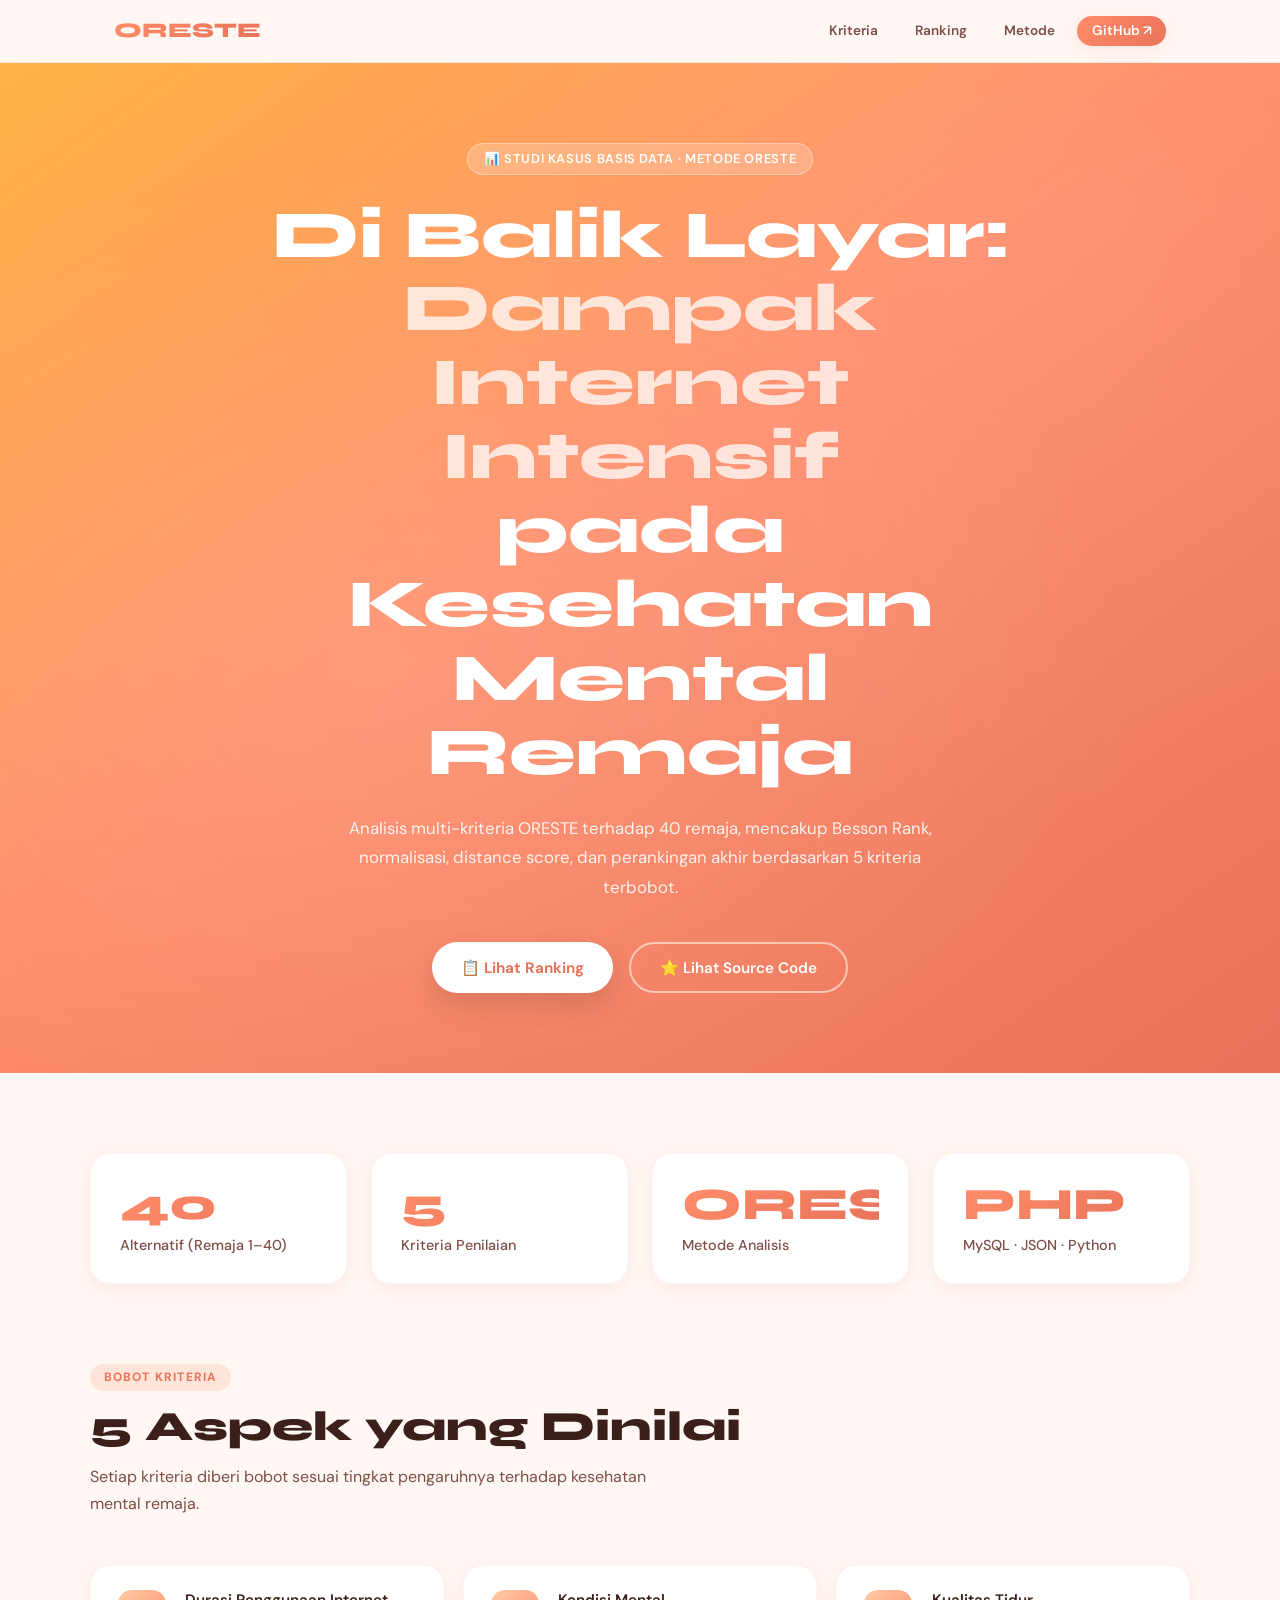
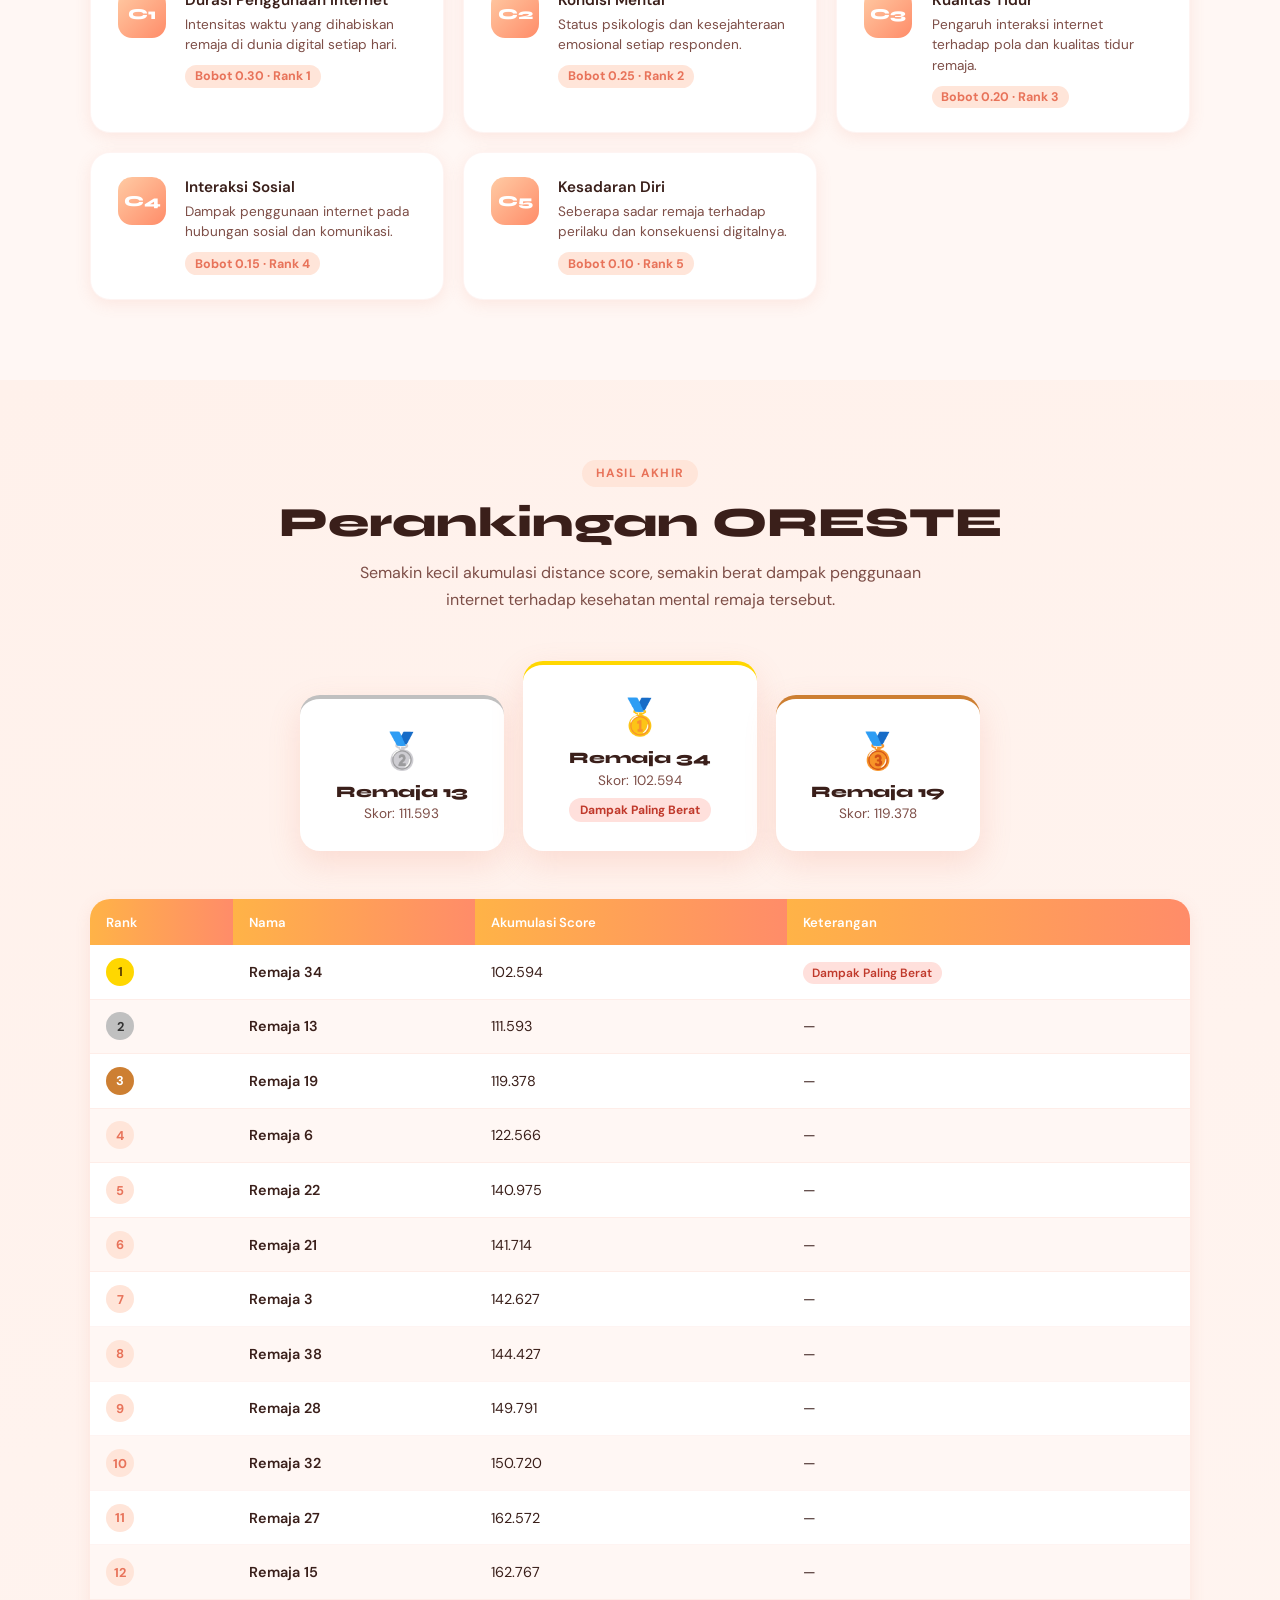
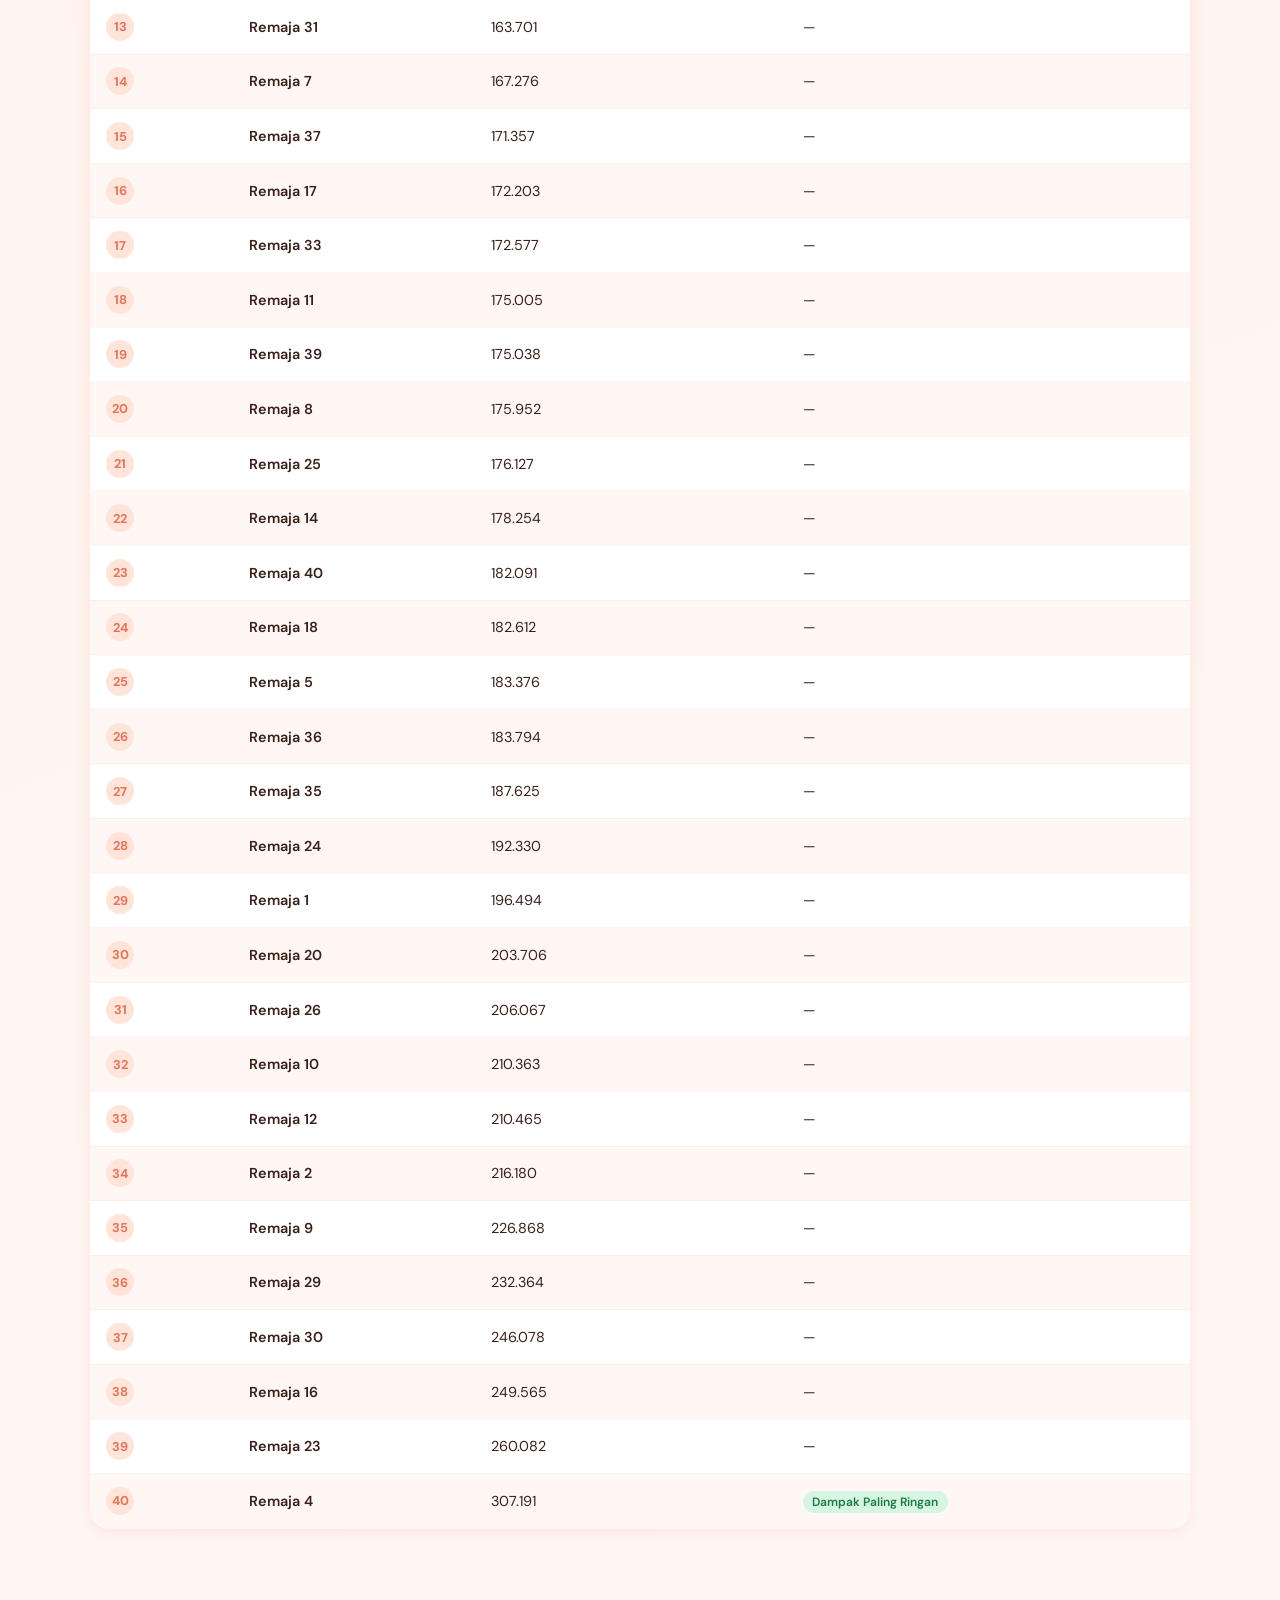
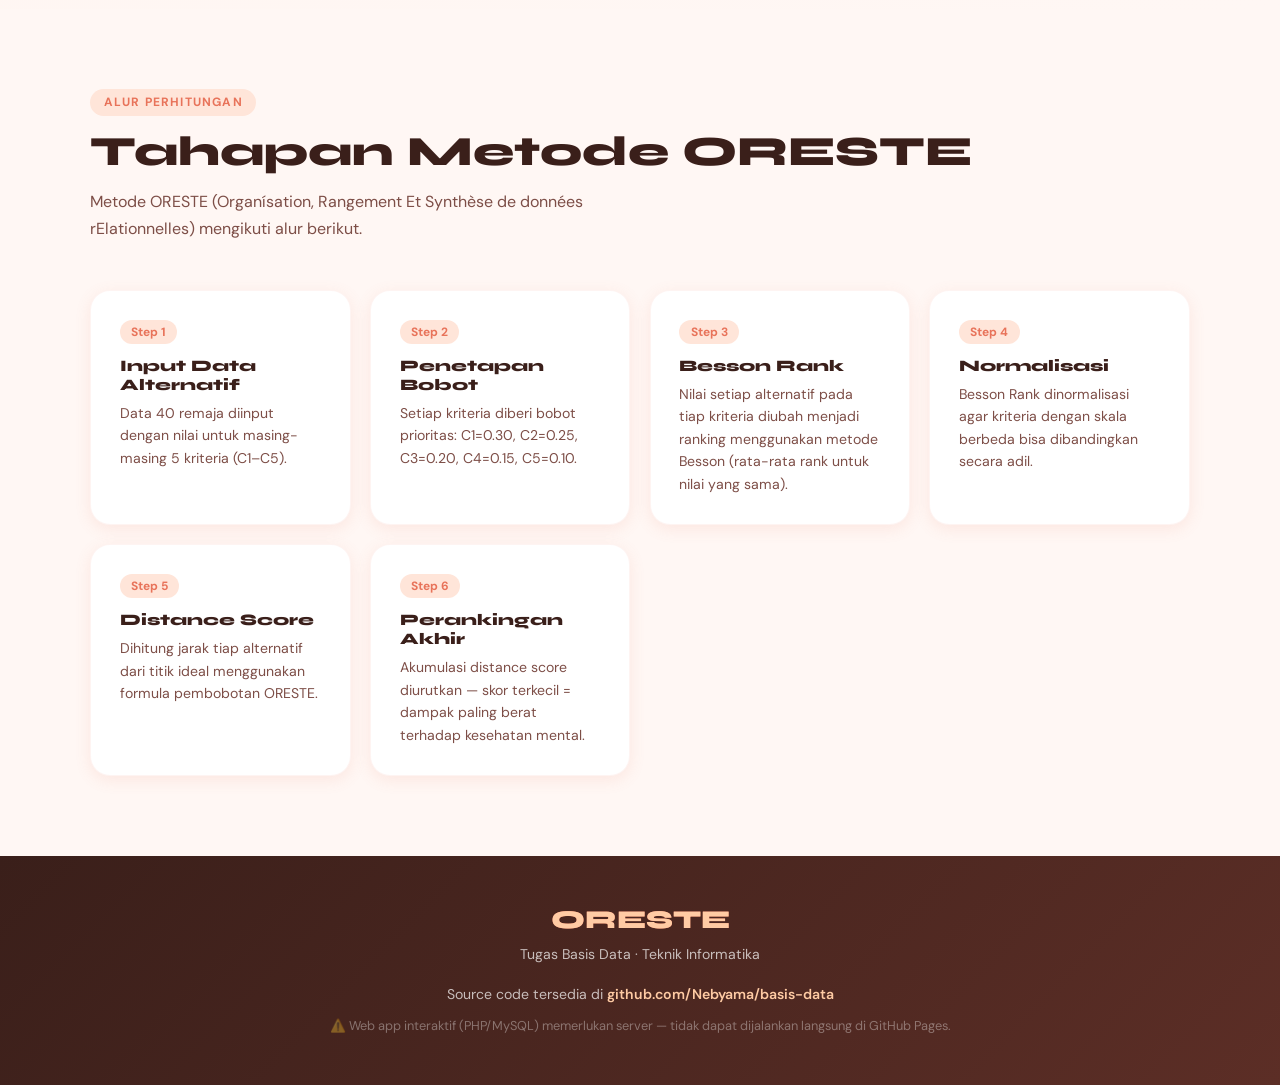
==== index.html @ ad979cd6 "Add files via upload" ====
<!DOCTYPE html>
<html lang="id">
<head>
  <meta charset="UTF-8" />
  <meta name="viewport" content="width=device-width, initial-scale=1.0" />
  <title>ORESTE — Dampak Internet pada Kesehatan Mental Remaja</title>
  <link rel="preconnect" href="https://fonts.googleapis.com" />
  <link href="https://fonts.googleapis.com/css2?family=Syne:wght@700;800&family=DM+Sans:wght@400;500;600&display=swap" rel="stylesheet" />
  <style>
    :root {
      --peach-light: #FFE5D9;
      --peach-medium: #FFCBA4;
      --peach-dark: #FF8C69;
      --peach-deep: #E8735A;
      --bg: #FFF7F4;
      --white: #FFFFFF;
      --text-dark: #3A1F1A;
      --text-mid: #7D4E47;
      --text-soft: #B07A6E;
      --shadow-sm: 0 4px 16px rgba(232,115,90,0.12);
      --shadow-md: 0 12px 32px rgba(232,115,90,0.18);
      --shadow-lg: 0 24px 56px rgba(232,115,90,0.22);
      --radius: 20px;
    }

    *, *::before, *::after { box-sizing: border-box; margin: 0; padding: 0; }

    body {
      font-family: 'DM Sans', sans-serif;
      background: var(--bg);
      color: var(--text-dark);
      overflow-x: hidden;
    }

    a { text-decoration: none; color: inherit; }

    /* ── NAVBAR ── */
    nav {
      position: sticky; top: 0; z-index: 100;
      background: rgba(255,247,244,0.85);
      backdrop-filter: blur(16px);
      border-bottom: 1px solid rgba(232,115,90,0.12);
      padding: 1rem 0;
    }
    .nav-inner {
      max-width: 1100px; margin: 0 auto; padding: 0 1.5rem;
      display: flex; align-items: center; justify-content: space-between; gap: 1rem;
    }
    .brand {
      font-family: 'Syne', sans-serif;
      font-size: 1.3rem; font-weight: 800;
      background: linear-gradient(135deg, var(--peach-dark), var(--peach-deep));
      -webkit-background-clip: text; -webkit-text-fill-color: transparent;
    }
    .nav-links { display: flex; gap: 0.5rem; flex-wrap: wrap; }
    .nav-link {
      font-size: 0.85rem; font-weight: 600; color: var(--text-mid);
      padding: 0.4rem 0.9rem; border-radius: 999px;
      transition: background 0.2s, color 0.2s;
    }
    .nav-link:hover { background: var(--peach-light); color: var(--peach-deep); }
    .nav-btn {
      background: linear-gradient(135deg, var(--peach-dark), var(--peach-deep));
      color: var(--white) !important; box-shadow: var(--shadow-sm);
    }
    .nav-btn:hover { opacity: 0.9; background: linear-gradient(135deg, var(--peach-dark), var(--peach-deep)) !important; }

    /* ── HERO ── */
    .hero {
      min-height: 92vh;
      background: linear-gradient(145deg, #FFB347 0%, #FF8C69 45%, #E8735A 100%);
      display: flex; align-items: center; justify-content: center;
      text-align: center; padding: 5rem 1.5rem;
      position: relative; overflow: hidden;
    }
    .hero::before {
      content: '';
      position: absolute; inset: 0;
      background: radial-gradient(ellipse at 30% 60%, rgba(255,255,255,0.12) 0%, transparent 60%),
                  radial-gradient(ellipse at 75% 20%, rgba(255,255,255,0.08) 0%, transparent 50%);
    }
    .hero-badge {
      display: inline-flex; align-items: center; gap: 0.5rem;
      background: rgba(255,255,255,0.2); border: 1px solid rgba(255,255,255,0.35);
      padding: 0.4rem 1rem; border-radius: 999px;
      color: var(--white); font-size: 0.8rem; font-weight: 600;
      margin-bottom: 1.5rem; letter-spacing: 0.05em; text-transform: uppercase;
    }
    .hero h1 {
      font-family: 'Syne', sans-serif;
      font-size: clamp(2.2rem, 5.5vw, 4.2rem);
      font-weight: 800; line-height: 1.1;
      color: var(--white); max-width: 820px; margin: 0 auto;
    }
    .hero h1 em { font-style: normal; opacity: 0.75; }
    .hero p {
      max-width: 600px; margin: 1.5rem auto 2.5rem;
      color: rgba(255,255,255,0.88); font-size: 1.05rem; line-height: 1.75;
    }
    .hero-actions { display: flex; gap: 1rem; justify-content: center; flex-wrap: wrap; }
    .btn-primary {
      display: inline-flex; align-items: center; gap: 0.5rem;
      padding: 0.85rem 1.8rem; border-radius: 999px;
      background: var(--white); color: var(--peach-deep);
      font-weight: 700; font-size: 0.95rem;
      box-shadow: 0 12px 28px rgba(0,0,0,0.12);
      transition: transform 0.2s, box-shadow 0.2s;
    }
    .btn-primary:hover { transform: translateY(-2px); box-shadow: 0 18px 36px rgba(0,0,0,0.16); }
    .btn-outline {
      display: inline-flex; align-items: center; gap: 0.5rem;
      padding: 0.85rem 1.8rem; border-radius: 999px;
      border: 2px solid rgba(255,255,255,0.55);
      color: var(--white); font-weight: 600; font-size: 0.95rem;
      transition: background 0.2s, border-color 0.2s;
    }
    .btn-outline:hover { background: rgba(255,255,255,0.15); border-color: rgba(255,255,255,0.8); }

    /* ── SECTION ── */
    .section { padding: 5rem 1.5rem; }
    .container { max-width: 1100px; margin: 0 auto; }
    .section-label {
      display: inline-block;
      font-size: 0.75rem; font-weight: 700; letter-spacing: 0.1em;
      text-transform: uppercase; color: var(--peach-deep);
      background: var(--peach-light); padding: 0.35rem 0.85rem; border-radius: 999px;
      margin-bottom: 0.75rem;
    }
    .section-title {
      font-family: 'Syne', sans-serif;
      font-size: clamp(1.8rem, 3.5vw, 2.6rem); font-weight: 800;
      color: var(--text-dark); line-height: 1.15;
    }
    .section-sub {
      margin-top: 0.75rem; color: var(--text-mid);
      font-size: 1rem; line-height: 1.7; max-width: 580px;
    }
    .section-head { margin-bottom: 3rem; }
    .section-head.center { text-align: center; }
    .section-head.center .section-sub { margin: 0.75rem auto 0; }

    /* ── STATS ── */
    .stats-grid {
      display: grid; grid-template-columns: repeat(auto-fit, minmax(200px, 1fr)); gap: 1.5rem;
      margin-bottom: 5rem;
    }
    .stat-card {
      background: var(--white); border-radius: var(--radius);
      padding: 1.8rem; box-shadow: var(--shadow-sm);
      border: 1px solid rgba(232,115,90,0.08);
      transition: transform 0.25s, box-shadow 0.25s;
    }
    .stat-card:hover { transform: translateY(-4px); box-shadow: var(--shadow-md); }
    .stat-num {
      font-family: 'Syne', sans-serif;
      font-size: 2.8rem; font-weight: 800;
      background: linear-gradient(135deg, var(--peach-dark), var(--peach-deep));
      -webkit-background-clip: text; -webkit-text-fill-color: transparent;
      line-height: 1;
    }
    .stat-label { margin-top: 0.5rem; color: var(--text-mid); font-size: 0.9rem; font-weight: 500; }

    /* ── CRITERIA ── */
    .criteria-grid {
      display: grid; grid-template-columns: repeat(auto-fit, minmax(280px, 1fr)); gap: 1.2rem;
    }
    .criteria-card {
      background: var(--white); border-radius: var(--radius);
      padding: 1.5rem 1.7rem; box-shadow: var(--shadow-sm);
      border: 1px solid rgba(232,115,90,0.08);
      display: flex; gap: 1.2rem; align-items: flex-start;
      transition: transform 0.25s, box-shadow 0.25s;
    }
    .criteria-card:hover { transform: translateY(-3px); box-shadow: var(--shadow-md); }
    .criteria-tag {
      flex-shrink: 0; width: 48px; height: 48px;
      background: linear-gradient(135deg, var(--peach-medium), var(--peach-dark));
      border-radius: 14px; display: grid; place-items: center;
      font-family: 'Syne', sans-serif; font-weight: 800; font-size: 0.95rem; color: var(--white);
    }
    .criteria-name { font-weight: 600; font-size: 0.95rem; color: var(--text-dark); }
    .criteria-desc { font-size: 0.85rem; color: var(--text-mid); margin-top: 0.3rem; line-height: 1.5; }
    .criteria-weight {
      display: inline-block; margin-top: 0.6rem;
      font-size: 0.78rem; font-weight: 700; color: var(--peach-deep);
      background: var(--peach-light); padding: 0.2rem 0.6rem; border-radius: 999px;
    }

    /* ── PODIUM ── */
    .podium-section { background: linear-gradient(160deg, #FFF1EB 0%, var(--bg) 100%); }
    .podium-wrap {
      display: grid; grid-template-columns: 1fr 1.15fr 1fr;
      gap: 1.2rem; align-items: end; max-width: 680px; margin: 0 auto 3rem;
    }
    .podium-card {
      background: var(--white); border-radius: var(--radius);
      padding: 1.8rem 1.2rem; text-align: center;
      box-shadow: var(--shadow-md);
      transition: transform 0.25s;
    }
    .podium-card:hover { transform: translateY(-4px); }
    .podium-1 { border-top: 4px solid #FFD700; }
    .podium-2 { border-top: 4px solid #C0C0C0; }
    .podium-3 { border-top: 4px solid #CD7F32; }
    .podium-medal { font-size: 2.2rem; margin-bottom: 0.5rem; }
    .podium-name { font-family: 'Syne', sans-serif; font-weight: 800; font-size: 1rem; }
    .podium-score { color: var(--text-mid); font-size: 0.85rem; margin-top: 0.3rem; }
    .podium-keterangan {
      display: inline-block; margin-top: 0.6rem;
      font-size: 0.75rem; font-weight: 700; padding: 0.25rem 0.7rem; border-radius: 999px;
    }
    .keterangan-berat { background: #FFE0DC; color: #C0392B; }

    /* ── TABLE ── */
    .table-wrap {
      background: var(--white); border-radius: var(--radius);
      box-shadow: var(--shadow-sm); overflow: hidden;
    }
    .table-scroll { overflow-x: auto; }
    table { width: 100%; border-collapse: collapse; font-size: 0.9rem; }
    th {
      background: linear-gradient(90deg, #FFB347, var(--peach-dark));
      color: var(--white); font-weight: 600; font-size: 0.82rem;
      padding: 0.9rem 1rem; text-align: left; white-space: nowrap;
    }
    td { padding: 0.8rem 1rem; border-bottom: 1px solid rgba(232,115,90,0.08); }
    tbody tr:nth-child(even) { background: #FFF7F4; }
    tbody tr:hover { background: rgba(255,140,105,0.06); }
    .rank-badge {
      display: inline-flex; align-items: center; justify-content: center;
      width: 28px; height: 28px; border-radius: 50%;
      font-weight: 700; font-size: 0.8rem;
    }
    .rank-1 { background: #FFD700; color: #5a3e00; }
    .rank-2 { background: #C0C0C0; color: #333; }
    .rank-3 { background: #CD7F32; color: var(--white); }
    .rank-default { background: var(--peach-light); color: var(--peach-deep); }
    .keterangan-badge {
      font-size: 0.75rem; font-weight: 600; padding: 0.2rem 0.6rem; border-radius: 999px;
    }
    .badge-berat { background: #FFE0DC; color: #C0392B; }
    .badge-ringan { background: #D6F5E3; color: #1a7a40; }

    /* ── METHODS ── */
    .methods-grid {
      display: grid; grid-template-columns: repeat(auto-fit, minmax(260px, 1fr)); gap: 1.2rem;
    }
    .method-card {
      background: var(--white); border-radius: var(--radius);
      padding: 1.8rem; box-shadow: var(--shadow-sm);
      border: 1px solid rgba(232,115,90,0.08);
    }
    .method-step {
      font-size: 0.75rem; font-weight: 700; color: var(--peach-deep);
      background: var(--peach-light); display: inline-block;
      padding: 0.25rem 0.7rem; border-radius: 999px; margin-bottom: 0.75rem;
    }
    .method-card h3 { font-family: 'Syne', sans-serif; font-size: 1rem; font-weight: 800; }
    .method-card p { color: var(--text-mid); font-size: 0.88rem; line-height: 1.6; margin-top: 0.5rem; }

    /* ── FOOTER ── */
    footer {
      background: linear-gradient(135deg, #3A1F1A, #5C2E26);
      color: rgba(255,255,255,0.7); padding: 3rem 1.5rem;
      text-align: center;
    }
    footer .brand { font-size: 1.6rem; -webkit-text-fill-color: var(--peach-medium); margin-bottom: 0.5rem; }
    footer p { font-size: 0.88rem; line-height: 1.7; }
    footer a { color: var(--peach-medium); font-weight: 600; }

    /* ── FLOAT SCROLL ── */
    .scroll-up {
      position: fixed; bottom: 2rem; right: 2rem; z-index: 99;
      width: 44px; height: 44px; border-radius: 50%;
      background: linear-gradient(135deg, var(--peach-dark), var(--peach-deep));
      color: var(--white); border: none; cursor: pointer;
      box-shadow: var(--shadow-md); font-size: 1.2rem;
      display: none; align-items: center; justify-content: center;
      transition: transform 0.2s;
    }
    .scroll-up:hover { transform: translateY(-2px); }
    .scroll-up.show { display: flex; }

    /* ── RESPONSIVE ── */
    @media (max-width: 640px) {
      .podium-wrap { grid-template-columns: 1fr; max-width: 320px; }
      .podium-1, .podium-2, .podium-3 { border-top-width: 3px; }
      .nav-links { display: none; }
    }

    /* ── ANIMATIONS ── */
    @keyframes fadeUp {
      from { opacity: 0; transform: translateY(24px); }
      to   { opacity: 1; transform: translateY(0); }
    }
    .hero > * { animation: fadeUp 0.7s ease both; }
    .hero-badge { animation-delay: 0.1s; }
    .hero h1    { animation-delay: 0.25s; }
    .hero p     { animation-delay: 0.4s; }
    .hero-actions { animation-delay: 0.55s; }
  </style>
</head>
<body>

<!-- NAVBAR -->
<nav>
  <div class="nav-inner">
    <span class="brand">ORESTE</span>
    <div class="nav-links">
      <a href="#kriteria" class="nav-link">Kriteria</a>
      <a href="#ranking" class="nav-link">Ranking</a>
      <a href="#metode" class="nav-link">Metode</a>
      <a href="https://github.com/Nebyama/basis-data" target="_blank" class="nav-link nav-btn">GitHub ↗</a>
    </div>
  </div>
</nav>

<!-- HERO -->
<section class="hero">
  <div style="position:relative; z-index:1;">
    <div class="hero-badge">📊 Studi Kasus Basis Data · Metode ORESTE</div>
    <h1>Di Balik Layar:<br/><em>Dampak Internet Intensif</em><br/>pada Kesehatan Mental Remaja</h1>
    <p>Analisis multi-kriteria ORESTE terhadap 40 remaja, mencakup Besson Rank, normalisasi, distance score, dan perankingan akhir berdasarkan 5 kriteria terbobot.</p>
    <div class="hero-actions">
      <a href="#ranking" class="btn-primary">📋 Lihat Ranking</a>
      <a href="https://github.com/Nebyama/basis-data" target="_blank" class="btn-outline">⭐ Lihat Source Code</a>
    </div>
  </div>
</section>

<!-- STATS + KRITERIA -->
<section class="section" id="kriteria">
  <div class="container">

    <div class="stats-grid">
      <div class="stat-card">
        <div class="stat-num">40</div>
        <div class="stat-label">Alternatif (Remaja 1–40)</div>
      </div>
      <div class="stat-card">
        <div class="stat-num">5</div>
        <div class="stat-label">Kriteria Penilaian</div>
      </div>
      <div class="stat-card">
        <div class="stat-num">ORESTE</div>
        <div class="stat-label">Metode Analisis</div>
      </div>
      <div class="stat-card">
        <div class="stat-num">PHP</div>
        <div class="stat-label">MySQL · JSON · Python</div>
      </div>
    </div>

    <div class="section-head">
      <span class="section-label">Bobot Kriteria</span>
      <h2 class="section-title">5 Aspek yang Dinilai</h2>
      <p class="section-sub">Setiap kriteria diberi bobot sesuai tingkat pengaruhnya terhadap kesehatan mental remaja.</p>
    </div>

    <div class="criteria-grid">
      <div class="criteria-card">
        <div class="criteria-tag">C1</div>
        <div>
          <div class="criteria-name">Durasi Penggunaan Internet</div>
          <div class="criteria-desc">Intensitas waktu yang dihabiskan remaja di dunia digital setiap hari.</div>
          <span class="criteria-weight">Bobot 0.30 · Rank 1</span>
        </div>
      </div>
      <div class="criteria-card">
        <div class="criteria-tag">C2</div>
        <div>
          <div class="criteria-name">Kondisi Mental</div>
          <div class="criteria-desc">Status psikologis dan kesejahteraan emosional setiap responden.</div>
          <span class="criteria-weight">Bobot 0.25 · Rank 2</span>
        </div>
      </div>
      <div class="criteria-card">
        <div class="criteria-tag">C3</div>
        <div>
          <div class="criteria-name">Kualitas Tidur</div>
          <div class="criteria-desc">Pengaruh interaksi internet terhadap pola dan kualitas tidur remaja.</div>
          <span class="criteria-weight">Bobot 0.20 · Rank 3</span>
        </div>
      </div>
      <div class="criteria-card">
        <div class="criteria-tag">C4</div>
        <div>
          <div class="criteria-name">Interaksi Sosial</div>
          <div class="criteria-desc">Dampak penggunaan internet pada hubungan sosial dan komunikasi.</div>
          <span class="criteria-weight">Bobot 0.15 · Rank 4</span>
        </div>
      </div>
      <div class="criteria-card">
        <div class="criteria-tag">C5</div>
        <div>
          <div class="criteria-name">Kesadaran Diri</div>
          <div class="criteria-desc">Seberapa sadar remaja terhadap perilaku dan konsekuensi digitalnya.</div>
          <span class="criteria-weight">Bobot 0.10 · Rank 5</span>
        </div>
      </div>
    </div>
  </div>
</section>

<!-- PODIUM + RANKING -->
<section class="section podium-section" id="ranking">
  <div class="container">
    <div class="section-head center">
      <span class="section-label">Hasil Akhir</span>
      <h2 class="section-title">Perankingan ORESTE</h2>
      <p class="section-sub">Semakin kecil akumulasi distance score, semakin berat dampak penggunaan internet terhadap kesehatan mental remaja tersebut.</p>
    </div>

    <!-- PODIUM TOP 3 -->
    <div class="podium-wrap">
      <!-- Rank 2 -->
      <div class="podium-card podium-2">
        <div class="podium-medal">🥈</div>
        <div class="podium-name">Remaja 13</div>
        <div class="podium-score">Skor: 111.593</div>
      </div>
      <!-- Rank 1 -->
      <div class="podium-card podium-1">
        <div class="podium-medal">🥇</div>
        <div class="podium-name">Remaja 34</div>
        <div class="podium-score">Skor: 102.594</div>
        <div><span class="podium-keterangan keterangan-berat">Dampak Paling Berat</span></div>
      </div>
      <!-- Rank 3 -->
      <div class="podium-card podium-3">
        <div class="podium-medal">🥉</div>
        <div class="podium-name">Remaja 19</div>
        <div class="podium-score">Skor: 119.378</div>
      </div>
    </div>

    <!-- FULL TABLE -->
    <div class="table-wrap">
      <div class="table-scroll">
        <table>
          <thead>
            <tr>
              <th>Rank</th>
              <th>Nama</th>
              <th>Akumulasi Score</th>
              <th>Keterangan</th>
            </tr>
          </thead>
          <tbody id="rankingTable"></tbody>
        </table>
      </div>
    </div>

  </div>
</section>

<!-- METODE -->
<section class="section" id="metode">
  <div class="container">
    <div class="section-head">
      <span class="section-label">Alur Perhitungan</span>
      <h2 class="section-title">Tahapan Metode ORESTE</h2>
      <p class="section-sub">Metode ORESTE (Organísation, Rangement Et Synthèse de données rElationnelles) mengikuti alur berikut.</p>
    </div>
    <div class="methods-grid">
      <div class="method-card">
        <span class="method-step">Step 1</span>
        <h3>Input Data Alternatif</h3>
        <p>Data 40 remaja diinput dengan nilai untuk masing-masing 5 kriteria (C1–C5).</p>
      </div>
      <div class="method-card">
        <span class="method-step">Step 2</span>
        <h3>Penetapan Bobot</h3>
        <p>Setiap kriteria diberi bobot prioritas: C1=0.30, C2=0.25, C3=0.20, C4=0.15, C5=0.10.</p>
      </div>
      <div class="method-card">
        <span class="method-step">Step 3</span>
        <h3>Besson Rank</h3>
        <p>Nilai setiap alternatif pada tiap kriteria diubah menjadi ranking menggunakan metode Besson (rata-rata rank untuk nilai yang sama).</p>
      </div>
      <div class="method-card">
        <span class="method-step">Step 4</span>
        <h3>Normalisasi</h3>
        <p>Besson Rank dinormalisasi agar kriteria dengan skala berbeda bisa dibandingkan secara adil.</p>
      </div>
      <div class="method-card">
        <span class="method-step">Step 5</span>
        <h3>Distance Score</h3>
        <p>Dihitung jarak tiap alternatif dari titik ideal menggunakan formula pembobotan ORESTE.</p>
      </div>
      <div class="method-card">
        <span class="method-step">Step 6</span>
        <h3>Perankingan Akhir</h3>
        <p>Akumulasi distance score diurutkan — skor terkecil = dampak paling berat terhadap kesehatan mental.</p>
      </div>
    </div>
  </div>
</section>

<!-- FOOTER -->
<footer>
  <div class="brand">ORESTE</div>
  <p style="margin-top:0.5rem;">Tugas Basis Data · Teknik Informatika</p>
  <p style="margin-top:1rem;">
    Source code tersedia di
    <a href="https://github.com/Nebyama/basis-data" target="_blank">github.com/Nebyama/basis-data</a>
  </p>
  <p style="margin-top:0.5rem; font-size:0.8rem; opacity:0.5;">
    ⚠️ Web app interaktif (PHP/MySQL) memerlukan server — tidak dapat dijalankan langsung di GitHub Pages.
  </p>
</footer>

<!-- SCROLL UP -->
<button class="scroll-up" id="scrollUp" onclick="window.scrollTo({top:0,behavior:'smooth'})">↑</button>

<script>
  // Ranking data
  const rankings = [
    {r:1,  name:'Remaja 34', score:102.594, ket:'Dampak Paling Berat'},
    {r:2,  name:'Remaja 13', score:111.593, ket:null},
    {r:3,  name:'Remaja 19', score:119.378, ket:null},
    {r:4,  name:'Remaja 6',  score:122.566, ket:null},
    {r:5,  name:'Remaja 22', score:140.975, ket:null},
    {r:6,  name:'Remaja 21', score:141.714, ket:null},
    {r:7,  name:'Remaja 3',  score:142.627, ket:null},
    {r:8,  name:'Remaja 38', score:144.427, ket:null},
    {r:9,  name:'Remaja 28', score:149.791, ket:null},
    {r:10, name:'Remaja 32', score:150.720, ket:null},
    {r:11, name:'Remaja 27', score:162.572, ket:null},
    {r:12, name:'Remaja 15', score:162.767, ket:null},
    {r:13, name:'Remaja 31', score:163.701, ket:null},
    {r:14, name:'Remaja 7',  score:167.276, ket:null},
    {r:15, name:'Remaja 37', score:171.357, ket:null},
    {r:16, name:'Remaja 17', score:172.203, ket:null},
    {r:17, name:'Remaja 33', score:172.577, ket:null},
    {r:18, name:'Remaja 11', score:175.005, ket:null},
    {r:19, name:'Remaja 39', score:175.038, ket:null},
    {r:20, name:'Remaja 8',  score:175.952, ket:null},
    {r:21, name:'Remaja 25', score:176.127, ket:null},
    {r:22, name:'Remaja 14', score:178.254, ket:null},
    {r:23, name:'Remaja 40', score:182.091, ket:null},
    {r:24, name:'Remaja 18', score:182.612, ket:null},
    {r:25, name:'Remaja 5',  score:183.376, ket:null},
    {r:26, name:'Remaja 36', score:183.794, ket:null},
    {r:27, name:'Remaja 35', score:187.625, ket:null},
    {r:28, name:'Remaja 24', score:192.330, ket:null},
    {r:29, name:'Remaja 1',  score:196.494, ket:null},
    {r:30, name:'Remaja 20', score:203.706, ket:null},
    {r:31, name:'Remaja 26', score:206.067, ket:null},
    {r:32, name:'Remaja 10', score:210.363, ket:null},
    {r:33, name:'Remaja 12', score:210.465, ket:null},
    {r:34, name:'Remaja 2',  score:216.180, ket:null},
    {r:35, name:'Remaja 9',  score:226.868, ket:null},
    {r:36, name:'Remaja 29', score:232.364, ket:null},
    {r:37, name:'Remaja 30', score:246.078, ket:null},
    {r:38, name:'Remaja 16', score:249.565, ket:null},
    {r:39, name:'Remaja 23', score:260.082, ket:null},
    {r:40, name:'Remaja 4',  score:307.191, ket:'Dampak Paling Ringan'},
  ];

  const tbody = document.getElementById('rankingTable');
  rankings.forEach(({r, name, score, ket}) => {
    let rankBadge = '';
    if (r === 1) rankBadge = `<span class="rank-badge rank-1">1</span>`;
    else if (r === 2) rankBadge = `<span class="rank-badge rank-2">2</span>`;
    else if (r === 3) rankBadge = `<span class="rank-badge rank-3">3</span>`;
    else rankBadge = `<span class="rank-badge rank-default">${r}</span>`;

    let ketHtml = '—';
    if (ket === 'Dampak Paling Berat') ketHtml = `<span class="keterangan-badge badge-berat">Dampak Paling Berat</span>`;
    if (ket === 'Dampak Paling Ringan') ketHtml = `<span class="keterangan-badge badge-ringan">Dampak Paling Ringan</span>`;

    tbody.innerHTML += `
      <tr>
        <td>${rankBadge}</td>
        <td style="font-weight:600;">${name}</td>
        <td style="font-variant-numeric:tabular-nums;">${score.toFixed(3)}</td>
        <td>${ketHtml}</td>
      </tr>`;
  });

  // Scroll up button
  const btn = document.getElementById('scrollUp');
  window.addEventListener('scroll', () => {
    btn.classList.toggle('show', window.scrollY > 400);
  });
</script>
</body>
</html>
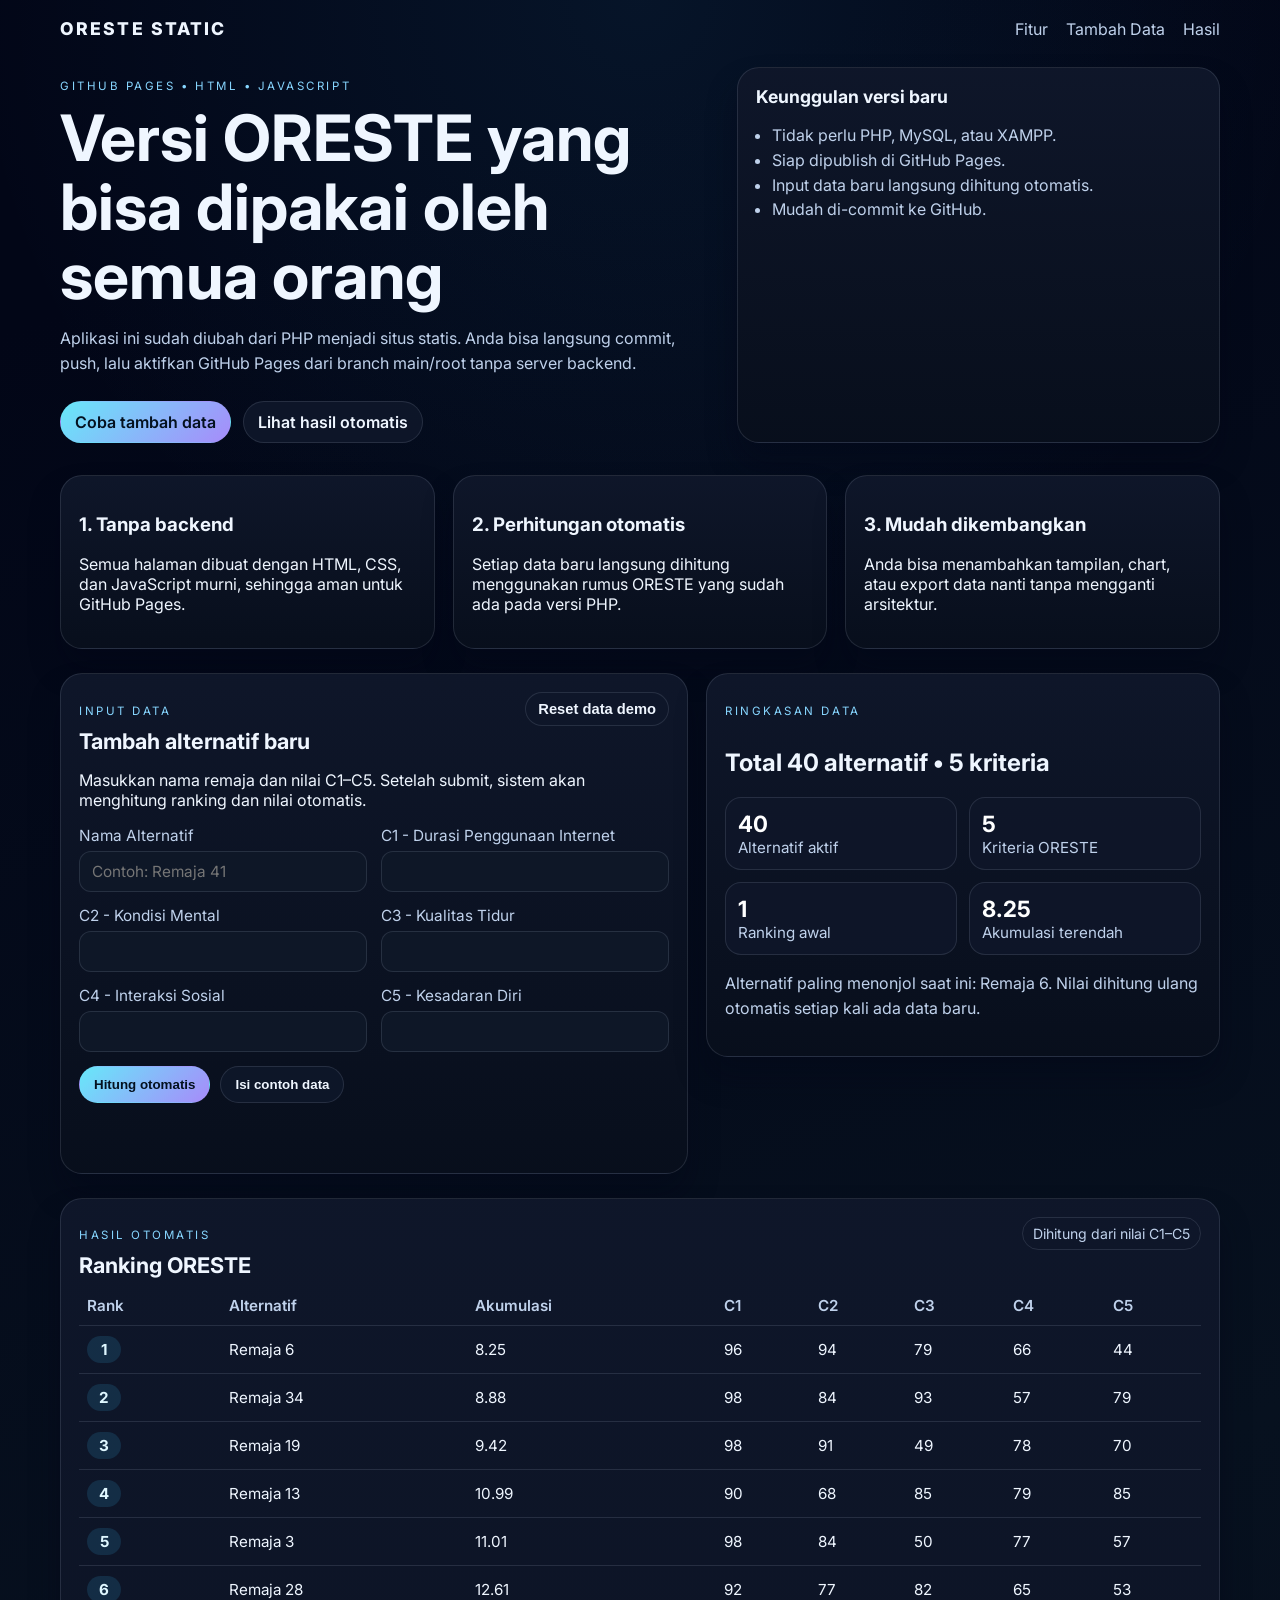
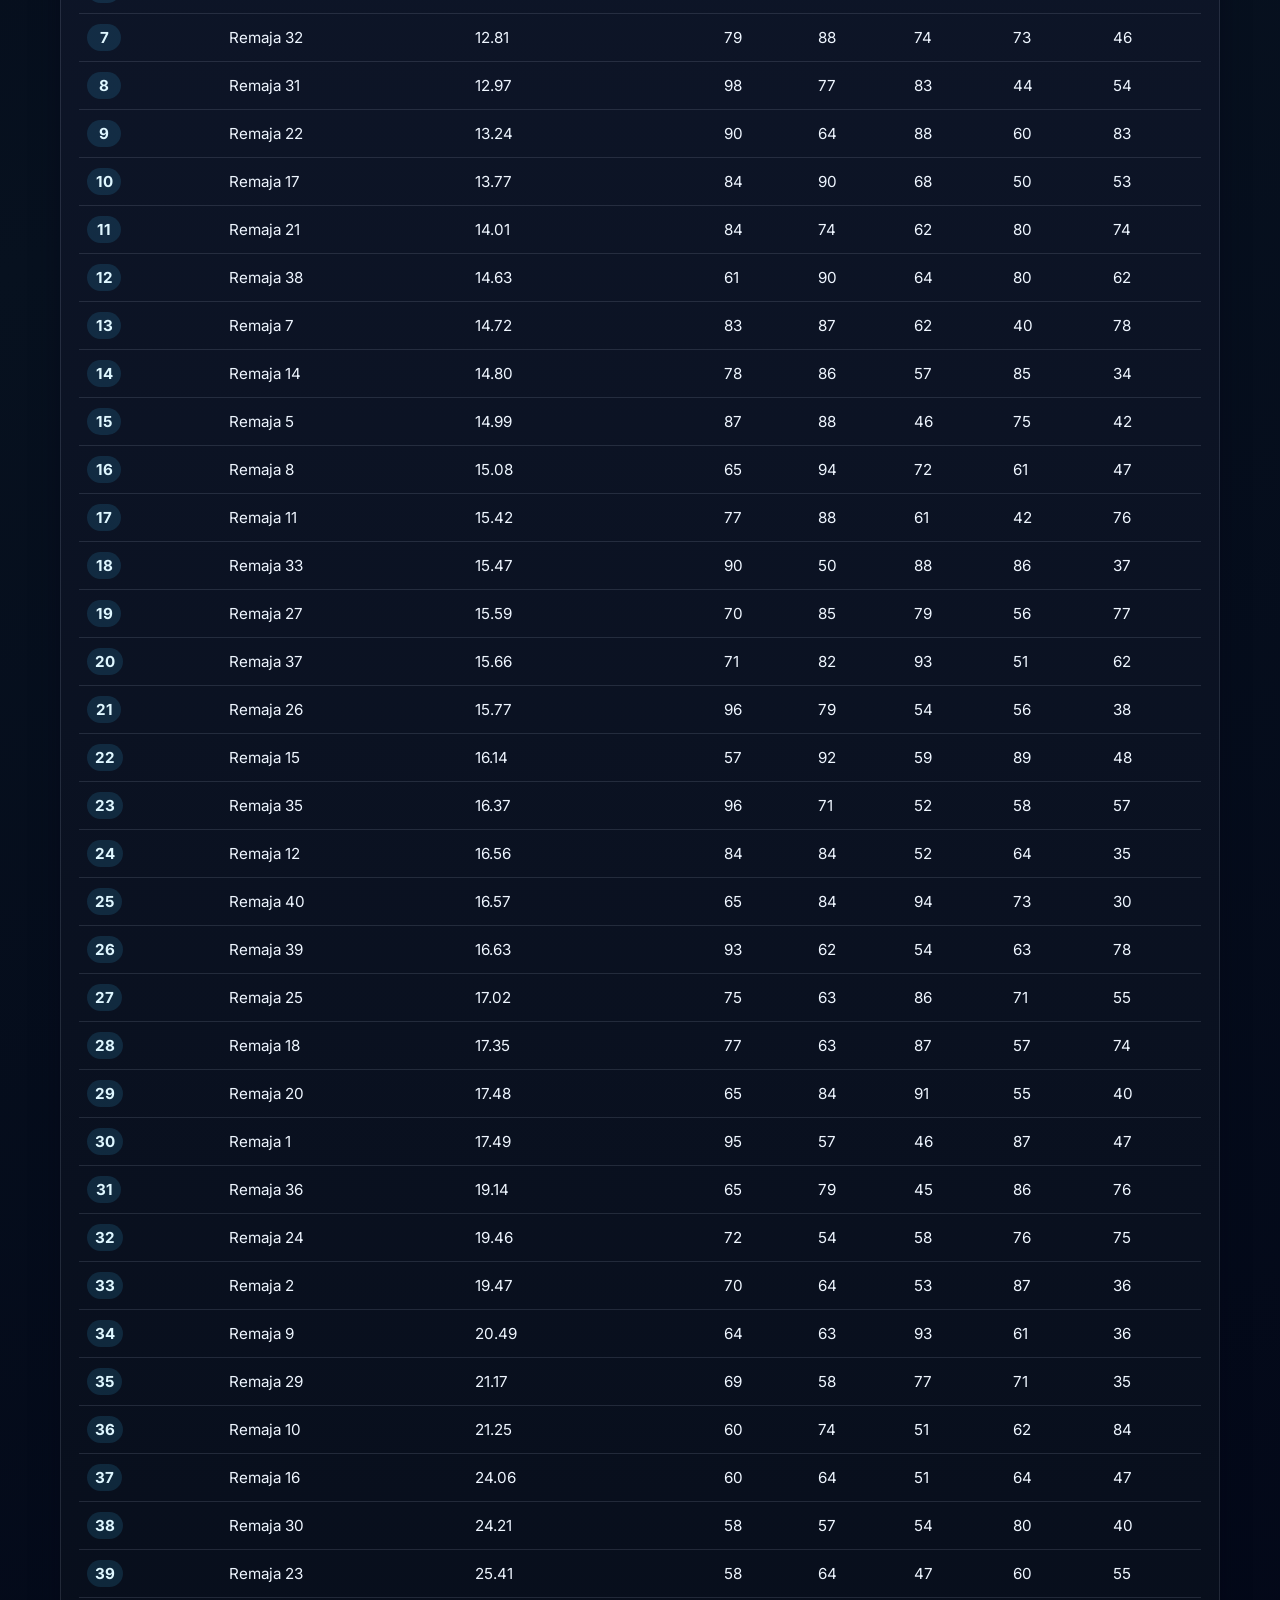
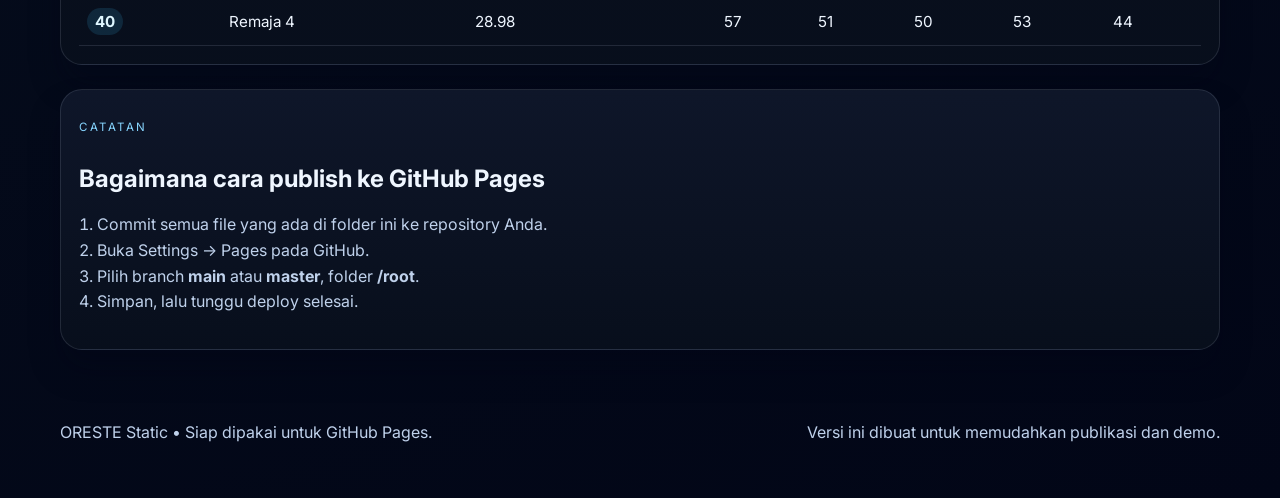
==== commit 013cd142: "LANJUTAN PUBLISH" ====
--- a/index.html
+++ b/index.html
@@ -3,587 +3,154 @@
 <head>
   <meta charset="UTF-8" />
   <meta name="viewport" content="width=device-width, initial-scale=1.0" />
-  <title>ORESTE — Dampak Internet pada Kesehatan Mental Remaja</title>
+  <title>ORESTE GitHub Pages</title>
+  <meta name="description" content="Versi statis ORESTE yang dapat diakses dari GitHub Pages, tanpa PHP atau database." />
   <link rel="preconnect" href="https://fonts.googleapis.com" />
-  <link href="https://fonts.googleapis.com/css2?family=Syne:wght@700;800&family=DM+Sans:wght@400;500;600&display=swap" rel="stylesheet" />
-  <style>
-    :root {
-      --peach-light: #FFE5D9;
-      --peach-medium: #FFCBA4;
-      --peach-dark: #FF8C69;
-      --peach-deep: #E8735A;
-      --bg: #FFF7F4;
-      --white: #FFFFFF;
-      --text-dark: #3A1F1A;
-      --text-mid: #7D4E47;
-      --text-soft: #B07A6E;
-      --shadow-sm: 0 4px 16px rgba(232,115,90,0.12);
-      --shadow-md: 0 12px 32px rgba(232,115,90,0.18);
-      --shadow-lg: 0 24px 56px rgba(232,115,90,0.22);
-      --radius: 20px;
-    }
-
-    *, *::before, *::after { box-sizing: border-box; margin: 0; padding: 0; }
-
-    body {
-      font-family: 'DM Sans', sans-serif;
-      background: var(--bg);
-      color: var(--text-dark);
-      overflow-x: hidden;
-    }
-
-    a { text-decoration: none; color: inherit; }
-
-    /* ── NAVBAR ── */
-    nav {
-      position: sticky; top: 0; z-index: 100;
-      background: rgba(255,247,244,0.85);
-      backdrop-filter: blur(16px);
-      border-bottom: 1px solid rgba(232,115,90,0.12);
-      padding: 1rem 0;
-    }
-    .nav-inner {
-      max-width: 1100px; margin: 0 auto; padding: 0 1.5rem;
-      display: flex; align-items: center; justify-content: space-between; gap: 1rem;
-    }
-    .brand {
-      font-family: 'Syne', sans-serif;
-      font-size: 1.3rem; font-weight: 800;
-      background: linear-gradient(135deg, var(--peach-dark), var(--peach-deep));
-      -webkit-background-clip: text; -webkit-text-fill-color: transparent;
-    }
-    .nav-links { display: flex; gap: 0.5rem; flex-wrap: wrap; }
-    .nav-link {
-      font-size: 0.85rem; font-weight: 600; color: var(--text-mid);
-      padding: 0.4rem 0.9rem; border-radius: 999px;
-      transition: background 0.2s, color 0.2s;
-    }
-    .nav-link:hover { background: var(--peach-light); color: var(--peach-deep); }
-    .nav-btn {
-      background: linear-gradient(135deg, var(--peach-dark), var(--peach-deep));
-      color: var(--white) !important; box-shadow: var(--shadow-sm);
-    }
-    .nav-btn:hover { opacity: 0.9; background: linear-gradient(135deg, var(--peach-dark), var(--peach-deep)) !important; }
-
-    /* ── HERO ── */
-    .hero {
-      min-height: 92vh;
-      background: linear-gradient(145deg, #FFB347 0%, #FF8C69 45%, #E8735A 100%);
-      display: flex; align-items: center; justify-content: center;
-      text-align: center; padding: 5rem 1.5rem;
-      position: relative; overflow: hidden;
-    }
-    .hero::before {
-      content: '';
-      position: absolute; inset: 0;
-      background: radial-gradient(ellipse at 30% 60%, rgba(255,255,255,0.12) 0%, transparent 60%),
-                  radial-gradient(ellipse at 75% 20%, rgba(255,255,255,0.08) 0%, transparent 50%);
-    }
-    .hero-badge {
-      display: inline-flex; align-items: center; gap: 0.5rem;
-      background: rgba(255,255,255,0.2); border: 1px solid rgba(255,255,255,0.35);
-      padding: 0.4rem 1rem; border-radius: 999px;
-      color: var(--white); font-size: 0.8rem; font-weight: 600;
-      margin-bottom: 1.5rem; letter-spacing: 0.05em; text-transform: uppercase;
-    }
-    .hero h1 {
-      font-family: 'Syne', sans-serif;
-      font-size: clamp(2.2rem, 5.5vw, 4.2rem);
-      font-weight: 800; line-height: 1.1;
-      color: var(--white); max-width: 820px; margin: 0 auto;
-    }
-    .hero h1 em { font-style: normal; opacity: 0.75; }
-    .hero p {
-      max-width: 600px; margin: 1.5rem auto 2.5rem;
-      color: rgba(255,255,255,0.88); font-size: 1.05rem; line-height: 1.75;
-    }
-    .hero-actions { display: flex; gap: 1rem; justify-content: center; flex-wrap: wrap; }
-    .btn-primary {
-      display: inline-flex; align-items: center; gap: 0.5rem;
-      padding: 0.85rem 1.8rem; border-radius: 999px;
-      background: var(--white); color: var(--peach-deep);
-      font-weight: 700; font-size: 0.95rem;
-      box-shadow: 0 12px 28px rgba(0,0,0,0.12);
-      transition: transform 0.2s, box-shadow 0.2s;
-    }
-    .btn-primary:hover { transform: translateY(-2px); box-shadow: 0 18px 36px rgba(0,0,0,0.16); }
-    .btn-outline {
-      display: inline-flex; align-items: center; gap: 0.5rem;
-      padding: 0.85rem 1.8rem; border-radius: 999px;
-      border: 2px solid rgba(255,255,255,0.55);
-      color: var(--white); font-weight: 600; font-size: 0.95rem;
-      transition: background 0.2s, border-color 0.2s;
-    }
-    .btn-outline:hover { background: rgba(255,255,255,0.15); border-color: rgba(255,255,255,0.8); }
-
-    /* ── SECTION ── */
-    .section { padding: 5rem 1.5rem; }
-    .container { max-width: 1100px; margin: 0 auto; }
-    .section-label {
-      display: inline-block;
-      font-size: 0.75rem; font-weight: 700; letter-spacing: 0.1em;
-      text-transform: uppercase; color: var(--peach-deep);
-      background: var(--peach-light); padding: 0.35rem 0.85rem; border-radius: 999px;
-      margin-bottom: 0.75rem;
-    }
-    .section-title {
-      font-family: 'Syne', sans-serif;
-      font-size: clamp(1.8rem, 3.5vw, 2.6rem); font-weight: 800;
-      color: var(--text-dark); line-height: 1.15;
-    }
-    .section-sub {
-      margin-top: 0.75rem; color: var(--text-mid);
-      font-size: 1rem; line-height: 1.7; max-width: 580px;
-    }
-    .section-head { margin-bottom: 3rem; }
-    .section-head.center { text-align: center; }
-    .section-head.center .section-sub { margin: 0.75rem auto 0; }
-
-    /* ── STATS ── */
-    .stats-grid {
-      display: grid; grid-template-columns: repeat(auto-fit, minmax(200px, 1fr)); gap: 1.5rem;
-      margin-bottom: 5rem;
-    }
-    .stat-card {
-      background: var(--white); border-radius: var(--radius);
-      padding: 1.8rem; box-shadow: var(--shadow-sm);
-      border: 1px solid rgba(232,115,90,0.08);
-      transition: transform 0.25s, box-shadow 0.25s;
-    }
-    .stat-card:hover { transform: translateY(-4px); box-shadow: var(--shadow-md); }
-    .stat-num {
-      font-family: 'Syne', sans-serif;
-      font-size: 2.8rem; font-weight: 800;
-      background: linear-gradient(135deg, var(--peach-dark), var(--peach-deep));
-      -webkit-background-clip: text; -webkit-text-fill-color: transparent;
-      line-height: 1;
-    }
-    .stat-label { margin-top: 0.5rem; color: var(--text-mid); font-size: 0.9rem; font-weight: 500; }
-
-    /* ── CRITERIA ── */
-    .criteria-grid {
-      display: grid; grid-template-columns: repeat(auto-fit, minmax(280px, 1fr)); gap: 1.2rem;
-    }
-    .criteria-card {
-      background: var(--white); border-radius: var(--radius);
-      padding: 1.5rem 1.7rem; box-shadow: var(--shadow-sm);
-      border: 1px solid rgba(232,115,90,0.08);
-      display: flex; gap: 1.2rem; align-items: flex-start;
-      transition: transform 0.25s, box-shadow 0.25s;
-    }
-    .criteria-card:hover { transform: translateY(-3px); box-shadow: var(--shadow-md); }
-    .criteria-tag {
-      flex-shrink: 0; width: 48px; height: 48px;
-      background: linear-gradient(135deg, var(--peach-medium), var(--peach-dark));
-      border-radius: 14px; display: grid; place-items: center;
-      font-family: 'Syne', sans-serif; font-weight: 800; font-size: 0.95rem; color: var(--white);
-    }
-    .criteria-name { font-weight: 600; font-size: 0.95rem; color: var(--text-dark); }
-    .criteria-desc { font-size: 0.85rem; color: var(--text-mid); margin-top: 0.3rem; line-height: 1.5; }
-    .criteria-weight {
-      display: inline-block; margin-top: 0.6rem;
-      font-size: 0.78rem; font-weight: 700; color: var(--peach-deep);
-      background: var(--peach-light); padding: 0.2rem 0.6rem; border-radius: 999px;
-    }
-
-    /* ── PODIUM ── */
-    .podium-section { background: linear-gradient(160deg, #FFF1EB 0%, var(--bg) 100%); }
-    .podium-wrap {
-      display: grid; grid-template-columns: 1fr 1.15fr 1fr;
-      gap: 1.2rem; align-items: end; max-width: 680px; margin: 0 auto 3rem;
-    }
-    .podium-card {
-      background: var(--white); border-radius: var(--radius);
-      padding: 1.8rem 1.2rem; text-align: center;
-      box-shadow: var(--shadow-md);
-      transition: transform 0.25s;
-    }
-    .podium-card:hover { transform: translateY(-4px); }
-    .podium-1 { border-top: 4px solid #FFD700; }
-    .podium-2 { border-top: 4px solid #C0C0C0; }
-    .podium-3 { border-top: 4px solid #CD7F32; }
-    .podium-medal { font-size: 2.2rem; margin-bottom: 0.5rem; }
-    .podium-name { font-family: 'Syne', sans-serif; font-weight: 800; font-size: 1rem; }
-    .podium-score { color: var(--text-mid); font-size: 0.85rem; margin-top: 0.3rem; }
-    .podium-keterangan {
-      display: inline-block; margin-top: 0.6rem;
-      font-size: 0.75rem; font-weight: 700; padding: 0.25rem 0.7rem; border-radius: 999px;
-    }
-    .keterangan-berat { background: #FFE0DC; color: #C0392B; }
-
-    /* ── TABLE ── */
-    .table-wrap {
-      background: var(--white); border-radius: var(--radius);
-      box-shadow: var(--shadow-sm); overflow: hidden;
-    }
-    .table-scroll { overflow-x: auto; }
-    table { width: 100%; border-collapse: collapse; font-size: 0.9rem; }
-    th {
-      background: linear-gradient(90deg, #FFB347, var(--peach-dark));
-      color: var(--white); font-weight: 600; font-size: 0.82rem;
-      padding: 0.9rem 1rem; text-align: left; white-space: nowrap;
-    }
-    td { padding: 0.8rem 1rem; border-bottom: 1px solid rgba(232,115,90,0.08); }
-    tbody tr:nth-child(even) { background: #FFF7F4; }
-    tbody tr:hover { background: rgba(255,140,105,0.06); }
-    .rank-badge {
-      display: inline-flex; align-items: center; justify-content: center;
-      width: 28px; height: 28px; border-radius: 50%;
-      font-weight: 700; font-size: 0.8rem;
-    }
-    .rank-1 { background: #FFD700; color: #5a3e00; }
-    .rank-2 { background: #C0C0C0; color: #333; }
-    .rank-3 { background: #CD7F32; color: var(--white); }
-    .rank-default { background: var(--peach-light); color: var(--peach-deep); }
-    .keterangan-badge {
-      font-size: 0.75rem; font-weight: 600; padding: 0.2rem 0.6rem; border-radius: 999px;
-    }
-    .badge-berat { background: #FFE0DC; color: #C0392B; }
-    .badge-ringan { background: #D6F5E3; color: #1a7a40; }
-
-    /* ── METHODS ── */
-    .methods-grid {
-      display: grid; grid-template-columns: repeat(auto-fit, minmax(260px, 1fr)); gap: 1.2rem;
-    }
-    .method-card {
-      background: var(--white); border-radius: var(--radius);
-      padding: 1.8rem; box-shadow: var(--shadow-sm);
-      border: 1px solid rgba(232,115,90,0.08);
-    }
-    .method-step {
-      font-size: 0.75rem; font-weight: 700; color: var(--peach-deep);
-      background: var(--peach-light); display: inline-block;
-      padding: 0.25rem 0.7rem; border-radius: 999px; margin-bottom: 0.75rem;
-    }
-    .method-card h3 { font-family: 'Syne', sans-serif; font-size: 1rem; font-weight: 800; }
-    .method-card p { color: var(--text-mid); font-size: 0.88rem; line-height: 1.6; margin-top: 0.5rem; }
-
-    /* ── FOOTER ── */
-    footer {
-      background: linear-gradient(135deg, #3A1F1A, #5C2E26);
-      color: rgba(255,255,255,0.7); padding: 3rem 1.5rem;
-      text-align: center;
-    }
-    footer .brand { font-size: 1.6rem; -webkit-text-fill-color: var(--peach-medium); margin-bottom: 0.5rem; }
-    footer p { font-size: 0.88rem; line-height: 1.7; }
-    footer a { color: var(--peach-medium); font-weight: 600; }
-
-    /* ── FLOAT SCROLL ── */
-    .scroll-up {
-      position: fixed; bottom: 2rem; right: 2rem; z-index: 99;
-      width: 44px; height: 44px; border-radius: 50%;
-      background: linear-gradient(135deg, var(--peach-dark), var(--peach-deep));
-      color: var(--white); border: none; cursor: pointer;
-      box-shadow: var(--shadow-md); font-size: 1.2rem;
-      display: none; align-items: center; justify-content: center;
-      transition: transform 0.2s;
-    }
-    .scroll-up:hover { transform: translateY(-2px); }
-    .scroll-up.show { display: flex; }
-
-    /* ── RESPONSIVE ── */
-    @media (max-width: 640px) {
-      .podium-wrap { grid-template-columns: 1fr; max-width: 320px; }
-      .podium-1, .podium-2, .podium-3 { border-top-width: 3px; }
-      .nav-links { display: none; }
-    }
-
-    /* ── ANIMATIONS ── */
-    @keyframes fadeUp {
-      from { opacity: 0; transform: translateY(24px); }
-      to   { opacity: 1; transform: translateY(0); }
-    }
-    .hero > * { animation: fadeUp 0.7s ease both; }
-    .hero-badge { animation-delay: 0.1s; }
-    .hero h1    { animation-delay: 0.25s; }
-    .hero p     { animation-delay: 0.4s; }
-    .hero-actions { animation-delay: 0.55s; }
-  </style>
+  <link rel="preconnect" href="https://fonts.gstatic.com" crossorigin />
+  <link href="https://fonts.googleapis.com/css2?family=Inter:wght@400;500;600;700;800&display=swap" rel="stylesheet" />
+  <link rel="stylesheet" href="style.css" />
 </head>
 <body>
+  <header class="hero-shell">
+    <nav class="topbar container">
+      <a class="brand" href="#top">ORESTE Static</a>
+      <div class="topbar-links">
+        <a href="#fitur">Fitur</a>
+        <a href="#input">Tambah Data</a>
+        <a href="#hasil">Hasil</a>
+      </div>
+    </nav>
 
-<!-- NAVBAR -->
-<nav>
-  <div class="nav-inner">
-    <span class="brand">ORESTE</span>
-    <div class="nav-links">
-      <a href="#kriteria" class="nav-link">Kriteria</a>
-      <a href="#ranking" class="nav-link">Ranking</a>
-      <a href="#metode" class="nav-link">Metode</a>
-      <a href="https://github.com/Nebyama/basis-data" target="_blank" class="nav-link nav-btn">GitHub ↗</a>
-    </div>
-  </div>
-</nav>
-
-<!-- HERO -->
-<section class="hero">
-  <div style="position:relative; z-index:1;">
-    <div class="hero-badge">📊 Studi Kasus Basis Data · Metode ORESTE</div>
-    <h1>Di Balik Layar:<br/><em>Dampak Internet Intensif</em><br/>pada Kesehatan Mental Remaja</h1>
-    <p>Analisis multi-kriteria ORESTE terhadap 40 remaja, mencakup Besson Rank, normalisasi, distance score, dan perankingan akhir berdasarkan 5 kriteria terbobot.</p>
-    <div class="hero-actions">
-      <a href="#ranking" class="btn-primary">📋 Lihat Ranking</a>
-      <a href="https://github.com/Nebyama/basis-data" target="_blank" class="btn-outline">⭐ Lihat Source Code</a>
-    </div>
-  </div>
-</section>
-
-<!-- STATS + KRITERIA -->
-<section class="section" id="kriteria">
-  <div class="container">
-
-    <div class="stats-grid">
-      <div class="stat-card">
-        <div class="stat-num">40</div>
-        <div class="stat-label">Alternatif (Remaja 1–40)</div>
-      </div>
-      <div class="stat-card">
-        <div class="stat-num">5</div>
-        <div class="stat-label">Kriteria Penilaian</div>
-      </div>
-      <div class="stat-card">
-        <div class="stat-num">ORESTE</div>
-        <div class="stat-label">Metode Analisis</div>
-      </div>
-      <div class="stat-card">
-        <div class="stat-num">PHP</div>
-        <div class="stat-label">MySQL · JSON · Python</div>
-      </div>
-    </div>
-
-    <div class="section-head">
-      <span class="section-label">Bobot Kriteria</span>
-      <h2 class="section-title">5 Aspek yang Dinilai</h2>
-      <p class="section-sub">Setiap kriteria diberi bobot sesuai tingkat pengaruhnya terhadap kesehatan mental remaja.</p>
-    </div>
-
-    <div class="criteria-grid">
-      <div class="criteria-card">
-        <div class="criteria-tag">C1</div>
-        <div>
-          <div class="criteria-name">Durasi Penggunaan Internet</div>
-          <div class="criteria-desc">Intensitas waktu yang dihabiskan remaja di dunia digital setiap hari.</div>
-          <span class="criteria-weight">Bobot 0.30 · Rank 1</span>
+    <section class="hero container" id="top">
+      <div>
+        <p class="eyebrow">GitHub Pages • HTML • JavaScript</p>
+        <h1>Versi ORESTE yang bisa dipakai oleh semua orang</h1>
+        <p class="lede">Aplikasi ini sudah diubah dari PHP menjadi situs statis. Anda bisa langsung commit, push, lalu aktifkan GitHub Pages dari branch main/root tanpa server backend.</p>
+        <div class="hero-actions">
+          <a class="btn btn-primary" href="#input">Coba tambah data</a>
+          <a class="btn btn-secondary" href="#hasil">Lihat hasil otomatis</a>
         </div>
       </div>
-      <div class="criteria-card">
-        <div class="criteria-tag">C2</div>
+      <aside class="hero-card card">
+        <h2>Keunggulan versi baru</h2>
+        <ul>
+          <li>Tidak perlu PHP, MySQL, atau XAMPP.</li>
+          <li>Siap dipublish di GitHub Pages.</li>
+          <li>Input data baru langsung dihitung otomatis.</li>
+          <li>Mudah di-commit ke GitHub.</li>
+        </ul>
+      </aside>
+    </section>
+  </header>
+
+  <main class="container stack">
+    <section id="fitur" class="grid feature-grid">
+      <article class="card">
+        <h3>1. Tanpa backend</h3>
+        <p>Semua halaman dibuat dengan HTML, CSS, dan JavaScript murni, sehingga aman untuk GitHub Pages.</p>
+      </article>
+      <article class="card">
+        <h3>2. Perhitungan otomatis</h3>
+        <p>Setiap data baru langsung dihitung menggunakan rumus ORESTE yang sudah ada pada versi PHP.</p>
+      </article>
+      <article class="card">
+        <h3>3. Mudah dikembangkan</h3>
+        <p>Anda bisa menambahkan tampilan, chart, atau export data nanti tanpa mengganti arsitektur.</p>
+      </article>
+    </section>
+
+    <section class="grid two-col">
+      <article class="card" id="input">
+        <div class="section-heading">
+          <div>
+            <p class="eyebrow">Input data</p>
+            <h2>Tambah alternatif baru</h2>
+          </div>
+          <button id="resetBtn" class="btn btn-secondary small">Reset data demo</button>
+        </div>
+        <p>Masukkan nama remaja dan nilai C1–C5. Setelah submit, sistem akan menghitung ranking dan nilai otomatis.</p>
+
+        <form id="addForm" class="form-grid">
+          <label>Nama Alternatif
+            <input id="nama" name="nama" type="text" placeholder="Contoh: Remaja 41" required />
+          </label>
+          <label>C1 - Durasi Penggunaan Internet
+            <input id="c1" name="c1" type="number" min="0" max="100" required />
+          </label>
+          <label>C2 - Kondisi Mental
+            <input id="c2" name="c2" type="number" min="0" max="100" required />
+          </label>
+          <label>C3 - Kualitas Tidur
+            <input id="c3" name="c3" type="number" min="0" max="100" required />
+          </label>
+          <label>C4 - Interaksi Sosial
+            <input id="c4" name="c4" type="number" min="0" max="100" required />
+          </label>
+          <label>C5 - Kesadaran Diri
+            <input id="c5" name="c5" type="number" min="0" max="100" required />
+          </label>
+          <div class="form-actions">
+            <button class="btn btn-primary" type="submit">Hitung otomatis</button>
+            <button class="btn btn-secondary" type="button" id="sampleBtn">Isi contoh data</button>
+          </div>
+        </form>
+        <p id="statusMessage" class="status-box" aria-live="polite"></p>
+      </article>
+
+      <article class="card summary-card">
+        <p class="eyebrow">Ringkasan data</p>
+        <h2 id="summaryTitle">Menunggu data...</h2>
+        <div id="summaryStats" class="mini-stats"></div>
+        <p id="summaryText" class="muted"></p>
+      </article>
+    </section>
+
+    <section class="card" id="hasil">
+      <div class="section-heading">
         <div>
-          <div class="criteria-name">Kondisi Mental</div>
-          <div class="criteria-desc">Status psikologis dan kesejahteraan emosional setiap responden.</div>
-          <span class="criteria-weight">Bobot 0.25 · Rank 2</span>
+          <p class="eyebrow">Hasil otomatis</p>
+          <h2>Ranking ORESTE</h2>
         </div>
+        <span class="pill">Dihitung dari nilai C1–C5</span>
       </div>
-      <div class="criteria-card">
-        <div class="criteria-tag">C3</div>
-        <div>
-          <div class="criteria-name">Kualitas Tidur</div>
-          <div class="criteria-desc">Pengaruh interaksi internet terhadap pola dan kualitas tidur remaja.</div>
-          <span class="criteria-weight">Bobot 0.20 · Rank 3</span>
-        </div>
-      </div>
-      <div class="criteria-card">
-        <div class="criteria-tag">C4</div>
-        <div>
-          <div class="criteria-name">Interaksi Sosial</div>
-          <div class="criteria-desc">Dampak penggunaan internet pada hubungan sosial dan komunikasi.</div>
-          <span class="criteria-weight">Bobot 0.15 · Rank 4</span>
-        </div>
-      </div>
-      <div class="criteria-card">
-        <div class="criteria-tag">C5</div>
-        <div>
-          <div class="criteria-name">Kesadaran Diri</div>
-          <div class="criteria-desc">Seberapa sadar remaja terhadap perilaku dan konsekuensi digitalnya.</div>
-          <span class="criteria-weight">Bobot 0.10 · Rank 5</span>
-        </div>
-      </div>
-    </div>
-  </div>
-</section>
-
-<!-- PODIUM + RANKING -->
-<section class="section podium-section" id="ranking">
-  <div class="container">
-    <div class="section-head center">
-      <span class="section-label">Hasil Akhir</span>
-      <h2 class="section-title">Perankingan ORESTE</h2>
-      <p class="section-sub">Semakin kecil akumulasi distance score, semakin berat dampak penggunaan internet terhadap kesehatan mental remaja tersebut.</p>
-    </div>
-
-    <!-- PODIUM TOP 3 -->
-    <div class="podium-wrap">
-      <!-- Rank 2 -->
-      <div class="podium-card podium-2">
-        <div class="podium-medal">🥈</div>
-        <div class="podium-name">Remaja 13</div>
-        <div class="podium-score">Skor: 111.593</div>
-      </div>
-      <!-- Rank 1 -->
-      <div class="podium-card podium-1">
-        <div class="podium-medal">🥇</div>
-        <div class="podium-name">Remaja 34</div>
-        <div class="podium-score">Skor: 102.594</div>
-        <div><span class="podium-keterangan keterangan-berat">Dampak Paling Berat</span></div>
-      </div>
-      <!-- Rank 3 -->
-      <div class="podium-card podium-3">
-        <div class="podium-medal">🥉</div>
-        <div class="podium-name">Remaja 19</div>
-        <div class="podium-score">Skor: 119.378</div>
-      </div>
-    </div>
-
-    <!-- FULL TABLE -->
-    <div class="table-wrap">
-      <div class="table-scroll">
+      <div class="table-wrap">
         <table>
           <thead>
             <tr>
               <th>Rank</th>
-              <th>Nama</th>
-              <th>Akumulasi Score</th>
-              <th>Keterangan</th>
+              <th>Alternatif</th>
+              <th>Akumulasi</th>
+              <th>C1</th>
+              <th>C2</th>
+              <th>C3</th>
+              <th>C4</th>
+              <th>C5</th>
             </tr>
           </thead>
-          <tbody id="rankingTable"></tbody>
+          <tbody id="rankingTableBody"></tbody>
         </table>
       </div>
+    </section>
+
+    <section class="card">
+      <p class="eyebrow">Catatan</p>
+      <h2>Bagaimana cara publish ke GitHub Pages</h2>
+      <ol class="steps">
+        <li>Commit semua file yang ada di folder ini ke repository Anda.</li>
+        <li>Buka Settings → Pages pada GitHub.</li>
+        <li>Pilih branch <strong>main</strong> atau <strong>master</strong>, folder <strong>/root</strong>.</li>
+        <li>Simpan, lalu tunggu deploy selesai.</li>
+      </ol>
+    </section>
+  </main>
+
+  <footer class="footer">
+    <div class="container footer-row">
+      <p>ORESTE Static • Siap dipakai untuk GitHub Pages.</p>
+      <p>Versi ini dibuat untuk memudahkan publikasi dan demo.</p>
     </div>
+  </footer>
 
-  </div>
-</section>
-
-<!-- METODE -->
-<section class="section" id="metode">
-  <div class="container">
-    <div class="section-head">
-      <span class="section-label">Alur Perhitungan</span>
-      <h2 class="section-title">Tahapan Metode ORESTE</h2>
-      <p class="section-sub">Metode ORESTE (Organísation, Rangement Et Synthèse de données rElationnelles) mengikuti alur berikut.</p>
-    </div>
-    <div class="methods-grid">
-      <div class="method-card">
-        <span class="method-step">Step 1</span>
-        <h3>Input Data Alternatif</h3>
-        <p>Data 40 remaja diinput dengan nilai untuk masing-masing 5 kriteria (C1–C5).</p>
-      </div>
-      <div class="method-card">
-        <span class="method-step">Step 2</span>
-        <h3>Penetapan Bobot</h3>
-        <p>Setiap kriteria diberi bobot prioritas: C1=0.30, C2=0.25, C3=0.20, C4=0.15, C5=0.10.</p>
-      </div>
-      <div class="method-card">
-        <span class="method-step">Step 3</span>
-        <h3>Besson Rank</h3>
-        <p>Nilai setiap alternatif pada tiap kriteria diubah menjadi ranking menggunakan metode Besson (rata-rata rank untuk nilai yang sama).</p>
-      </div>
-      <div class="method-card">
-        <span class="method-step">Step 4</span>
-        <h3>Normalisasi</h3>
-        <p>Besson Rank dinormalisasi agar kriteria dengan skala berbeda bisa dibandingkan secara adil.</p>
-      </div>
-      <div class="method-card">
-        <span class="method-step">Step 5</span>
-        <h3>Distance Score</h3>
-        <p>Dihitung jarak tiap alternatif dari titik ideal menggunakan formula pembobotan ORESTE.</p>
-      </div>
-      <div class="method-card">
-        <span class="method-step">Step 6</span>
-        <h3>Perankingan Akhir</h3>
-        <p>Akumulasi distance score diurutkan — skor terkecil = dampak paling berat terhadap kesehatan mental.</p>
-      </div>
-    </div>
-  </div>
-</section>
-
-<!-- FOOTER -->
-<footer>
-  <div class="brand">ORESTE</div>
-  <p style="margin-top:0.5rem;">Tugas Basis Data · Teknik Informatika</p>
-  <p style="margin-top:1rem;">
-    Source code tersedia di
-    <a href="https://github.com/Nebyama/basis-data" target="_blank">github.com/Nebyama/basis-data</a>
-  </p>
-  <p style="margin-top:0.5rem; font-size:0.8rem; opacity:0.5;">
-    ⚠️ Web app interaktif (PHP/MySQL) memerlukan server — tidak dapat dijalankan langsung di GitHub Pages.
-  </p>
-</footer>
-
-<!-- SCROLL UP -->
-<button class="scroll-up" id="scrollUp" onclick="window.scrollTo({top:0,behavior:'smooth'})">↑</button>
-
-<script>
-  // Ranking data
-  const rankings = [
-    {r:1,  name:'Remaja 34', score:102.594, ket:'Dampak Paling Berat'},
-    {r:2,  name:'Remaja 13', score:111.593, ket:null},
-    {r:3,  name:'Remaja 19', score:119.378, ket:null},
-    {r:4,  name:'Remaja 6',  score:122.566, ket:null},
-    {r:5,  name:'Remaja 22', score:140.975, ket:null},
-    {r:6,  name:'Remaja 21', score:141.714, ket:null},
-    {r:7,  name:'Remaja 3',  score:142.627, ket:null},
-    {r:8,  name:'Remaja 38', score:144.427, ket:null},
-    {r:9,  name:'Remaja 28', score:149.791, ket:null},
-    {r:10, name:'Remaja 32', score:150.720, ket:null},
-    {r:11, name:'Remaja 27', score:162.572, ket:null},
-    {r:12, name:'Remaja 15', score:162.767, ket:null},
-    {r:13, name:'Remaja 31', score:163.701, ket:null},
-    {r:14, name:'Remaja 7',  score:167.276, ket:null},
-    {r:15, name:'Remaja 37', score:171.357, ket:null},
-    {r:16, name:'Remaja 17', score:172.203, ket:null},
-    {r:17, name:'Remaja 33', score:172.577, ket:null},
-    {r:18, name:'Remaja 11', score:175.005, ket:null},
-    {r:19, name:'Remaja 39', score:175.038, ket:null},
-    {r:20, name:'Remaja 8',  score:175.952, ket:null},
-    {r:21, name:'Remaja 25', score:176.127, ket:null},
-    {r:22, name:'Remaja 14', score:178.254, ket:null},
-    {r:23, name:'Remaja 40', score:182.091, ket:null},
-    {r:24, name:'Remaja 18', score:182.612, ket:null},
-    {r:25, name:'Remaja 5',  score:183.376, ket:null},
-    {r:26, name:'Remaja 36', score:183.794, ket:null},
-    {r:27, name:'Remaja 35', score:187.625, ket:null},
-    {r:28, name:'Remaja 24', score:192.330, ket:null},
-    {r:29, name:'Remaja 1',  score:196.494, ket:null},
-    {r:30, name:'Remaja 20', score:203.706, ket:null},
-    {r:31, name:'Remaja 26', score:206.067, ket:null},
-    {r:32, name:'Remaja 10', score:210.363, ket:null},
-    {r:33, name:'Remaja 12', score:210.465, ket:null},
-    {r:34, name:'Remaja 2',  score:216.180, ket:null},
-    {r:35, name:'Remaja 9',  score:226.868, ket:null},
-    {r:36, name:'Remaja 29', score:232.364, ket:null},
-    {r:37, name:'Remaja 30', score:246.078, ket:null},
-    {r:38, name:'Remaja 16', score:249.565, ket:null},
-    {r:39, name:'Remaja 23', score:260.082, ket:null},
-    {r:40, name:'Remaja 4',  score:307.191, ket:'Dampak Paling Ringan'},
-  ];
-
-  const tbody = document.getElementById('rankingTable');
-  rankings.forEach(({r, name, score, ket}) => {
-    let rankBadge = '';
-    if (r === 1) rankBadge = `<span class="rank-badge rank-1">1</span>`;
-    else if (r === 2) rankBadge = `<span class="rank-badge rank-2">2</span>`;
-    else if (r === 3) rankBadge = `<span class="rank-badge rank-3">3</span>`;
-    else rankBadge = `<span class="rank-badge rank-default">${r}</span>`;
-
-    let ketHtml = '—';
-    if (ket === 'Dampak Paling Berat') ketHtml = `<span class="keterangan-badge badge-berat">Dampak Paling Berat</span>`;
-    if (ket === 'Dampak Paling Ringan') ketHtml = `<span class="keterangan-badge badge-ringan">Dampak Paling Ringan</span>`;
-
-    tbody.innerHTML += `
-      <tr>
-        <td>${rankBadge}</td>
-        <td style="font-weight:600;">${name}</td>
-        <td style="font-variant-numeric:tabular-nums;">${score.toFixed(3)}</td>
-        <td>${ketHtml}</td>
-      </tr>`;
-  });
-
-  // Scroll up button
-  const btn = document.getElementById('scrollUp');
-  window.addEventListener('scroll', () => {
-    btn.classList.toggle('show', window.scrollY > 400);
-  });
-</script>
+  <script src="app.js"></script>
 </body>
 </html>
--- a/style.css
+++ b/style.css
@@ -0,0 +1,119 @@
+:root {
+  color-scheme: light;
+  --bg: #07111f;
+  --panel: rgba(8, 15, 28, 0.88);
+  --panel-2: #0e1727;
+  --line: rgba(148, 163, 184, 0.18);
+  --text: #eff6ff;
+  --muted: #bfd1eb;
+  --accent: #38bdf8;
+  --accent-2: #8b5cf6;
+  --good: #22c55e;
+  --danger: #fb7185;
+}
+
+* { box-sizing: border-box; }
+html { scroll-behavior: smooth; }
+body {
+  margin: 0;
+  font-family: 'Inter', sans-serif;
+  color: var(--text);
+  background:
+    radial-gradient(circle at top, rgba(56, 189, 248, 0.08), transparent 18%),
+    linear-gradient(160deg, #020617 8%, #07111f 45%, #020617 100%);
+}
+
+a { color: inherit; text-decoration: none; }
+img { max-width: 100%; }
+
+.container { width: min(1160px, calc(100% - 24px)); margin: 0 auto; }
+.stack { display: grid; gap: 24px; padding-bottom: 48px; }
+.grid { display: grid; gap: 18px; }
+.two-col { grid-template-columns: 1.1fr 0.9fr; align-items: start; }
+.feature-grid { grid-template-columns: repeat(3, 1fr); }
+
+.hero-shell { padding-bottom: 32px; }
+.topbar {
+  display: flex; justify-content: space-between; align-items: center; gap: 20px;
+  padding: 18px 0;
+}
+.brand {
+  font-weight: 800; font-size: 1.1rem; letter-spacing: 0.12em; text-transform: uppercase;
+}
+.topbar-links { display: flex; gap: 18px; color: var(--muted); }
+.topbar-links a:hover, .brand:hover { color: #fff; }
+
+.hero {
+  display: grid; grid-template-columns: 1.15fr 0.85fr; gap: 24px;
+  align-items: stretch; padding-top: 10px;
+}
+.eyebrow {
+  display: inline-block; text-transform: uppercase; letter-spacing: .22em; font-size: .72rem;
+  color: #87d6ff; margin-bottom: 10px;
+}
+.hero h1 { font-size: clamp(2rem, 6vw, 4rem); line-height: 1.08; margin: 0 0 12px; }
+.lede, .muted { color: var(--muted); line-height: 1.6; }
+.hero-actions { display: flex; gap: 12px; margin-top: 24px; }
+
+.card {
+  background: linear-gradient(180deg, rgba(15, 23, 42, 0.96), rgba(8, 15, 28, 0.96));
+  border: 1px solid var(--line);
+  border-radius: 22px;
+  box-shadow: 0 20px 30px rgba(2, 6, 23, 0.35);
+  padding: 18px;
+}
+.hero-card { padding: 18px 18px 8px; }
+.hero-card h2 { font-size: 1.1rem; margin-top: 0; }
+.hero-card ul { color: var(--muted); line-height: 1.55; padding-left: 16px; }
+
+.btn {
+  border-radius: 999px; border: 1px solid transparent; padding: 10px 14px; font-weight: 600;
+  display: inline-flex; align-items: center; justify-content: center; cursor: pointer; transition: transform .16s ease, background .16s ease;
+}
+.btn:hover { transform: translateY(-1px); }
+.btn.small { padding: 8px 12px; font-size: .92rem; }
+.btn-primary { color: #04111f; background: linear-gradient(135deg, #67e8f9, #a78bfa); }
+.btn-secondary { border-color: var(--line); background: rgba(15, 23, 42, 0.92); color: var(--text); }
+
+.section-heading { display:flex; justify-content:space-between; align-items: flex-start; gap: 12px; margin-bottom: 8px; }
+.section-heading h2 { margin: 0; font-size: 1.35rem; }
+.pill { border:1px solid var(--line); padding: 7px 10px; border-radius:999px; color: var(--muted); font-size: .88rem; }
+
+.form-grid { display:grid; grid-template-columns: repeat(2, 1fr); gap: 14px; margin-top: 14px; }
+.form-grid label { display:grid; gap: 6px; font-size: .96rem; color: var(--muted); }
+.form-grid input {
+  border: 1px solid var(--line); border-radius: 12px; background: var(--panel-2); color: var(--text);
+  padding: 10px 12px; font: inherit;
+}
+.form-grid input:focus { outline: 2px solid rgba(56,189,248,0.35); border-color: var(--accent); }
+.form-actions { grid-column: 1 / -1; display:flex; gap: 10px; align-items:center; }
+.status-box { min-height: 1.4em; color: var(--muted); font-size: .95rem; }
+.success { color: #bbf7d0; }
+.error { color: #fecdd3; }
+
+.mini-stats { display:grid; grid-template-columns: repeat(2, 1fr); gap: 12px; margin-top: 12px; }
+.stat-box { border: 1px solid var(--line); border-radius: 16px; background: rgba(15,23,42,0.9); padding: 12px; }
+.stat-box strong { display:block; font-size: 1.4rem; color: #fff; }
+.stat-box span { color: var(--muted); font-size: .95rem; }
+
+.table-wrap { overflow-x: auto; }
+table { width: 100%; border-collapse: collapse; font-size: .95rem; }
+th, td { text-align: left; border-bottom: 1px solid var(--line); padding: 10px 8px; vertical-align: middle; }
+th { color: var(--muted); font-weight: 600; }
+tr:hover td { background: rgba(148,163,184,0.04); }
+.rank-badge { display:inline-block; min-width: 34px; text-align:center; border-radius: 999px; padding: 4px 8px; background: rgba(56,189,248,0.14); color: #dff7ff; font-weight: 700; }
+
+.steps { color: var(--muted); line-height: 1.6; padding-left: 18px; }
+.footer { padding: 8px 0 40px; color: var(--muted); }
+.footer-row { display:flex; justify-content:space-between; gap: 18px; flex-wrap: wrap; }
+
+@media (max-width: 980px) {
+  .feature-grid { grid-template-columns: 1fr; }
+  .two-col, .hero { grid-template-columns: 1fr; }
+}
+
+@media (max-width: 680px) {
+  .topbar, .topbar-links, .hero-actions, .form-actions { flex-wrap: wrap; }
+  .form-grid { grid-template-columns: 1fr; }
+  .mini-stats { grid-template-columns: 1fr; }
+}
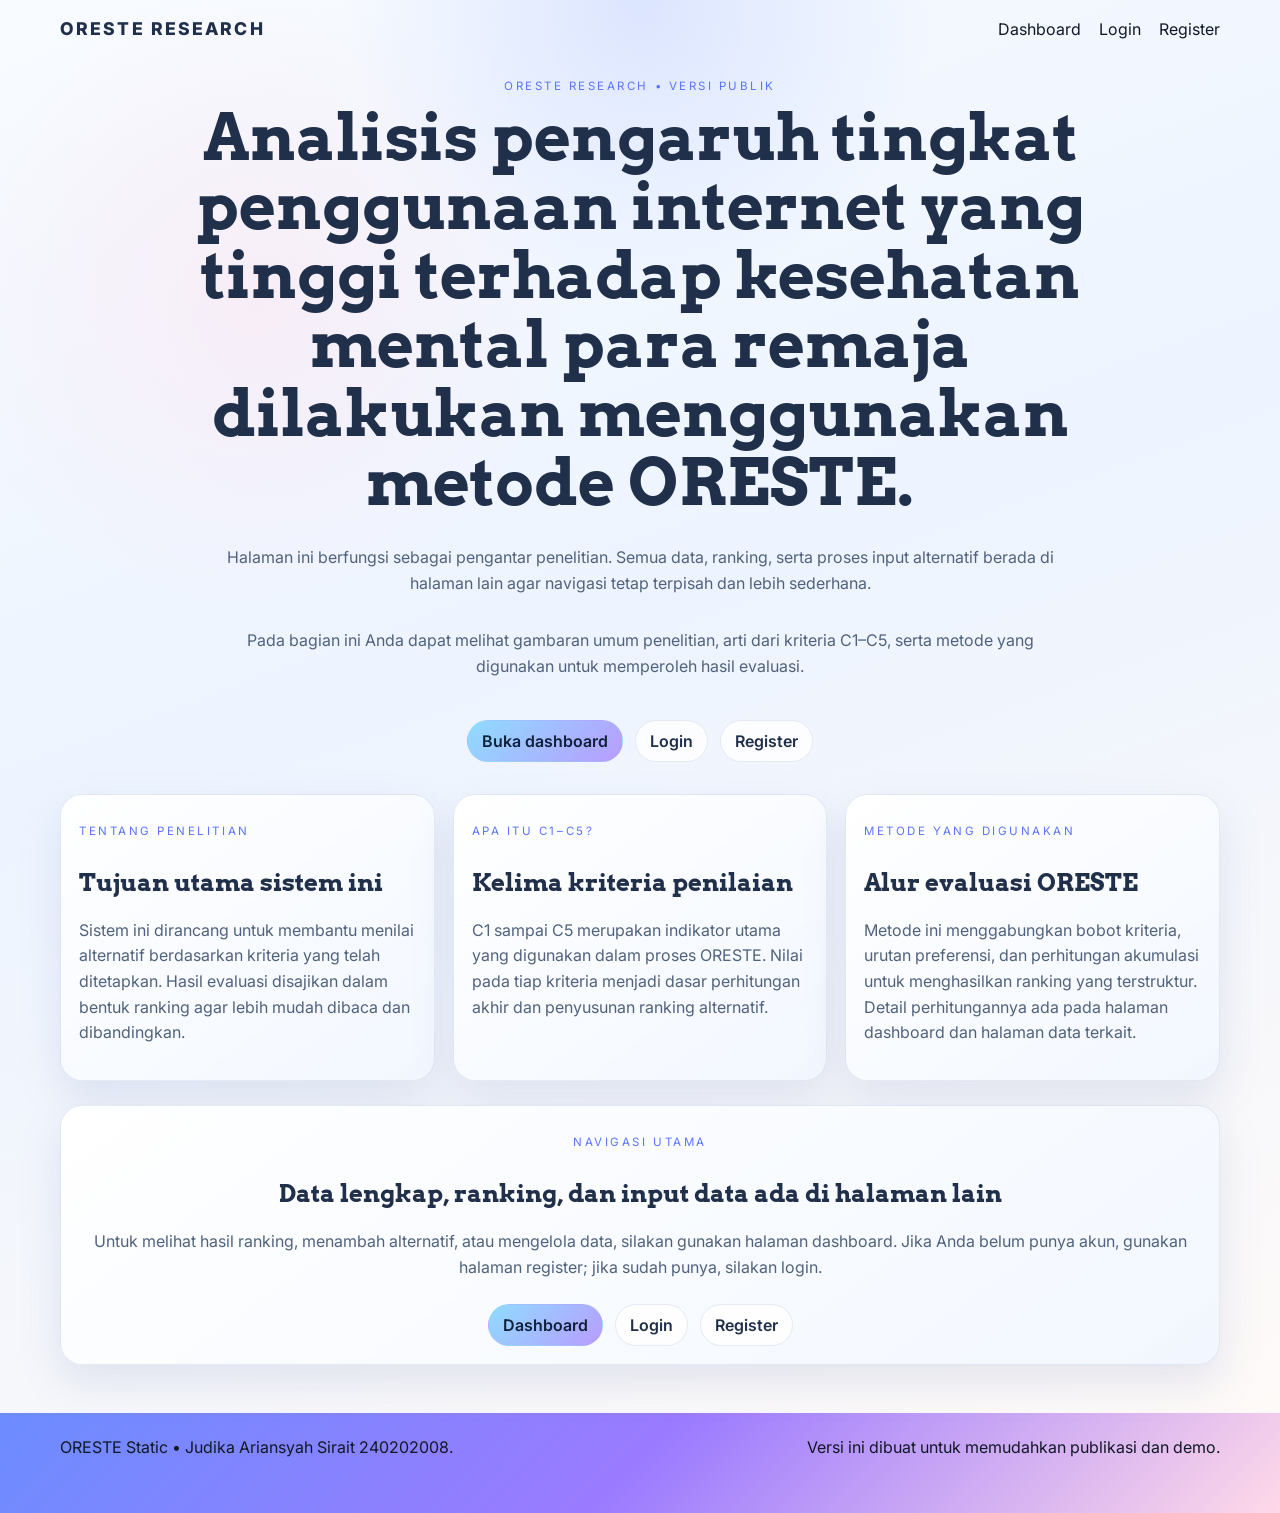
==== commit e693d47e: "HTML" ====
--- a/index.html
+++ b/index.html
@@ -3,150 +3,75 @@
 <head>
   <meta charset="UTF-8" />
   <meta name="viewport" content="width=device-width, initial-scale=1.0" />
-  <title>ORESTE GitHub Pages</title>
+  <title>ORESTE Research | Home</title>
   <meta name="description" content="Versi statis ORESTE yang dapat diakses dari GitHub Pages, tanpa PHP atau database." />
   <link rel="preconnect" href="https://fonts.googleapis.com" />
   <link rel="preconnect" href="https://fonts.gstatic.com" crossorigin />
-  <link href="https://fonts.googleapis.com/css2?family=Inter:wght@400;500;600;700;800&display=swap" rel="stylesheet" />
+  <link href="https://fonts.googleapis.com/css2?family=Arvo:wght@400;700&family=Inter:wght@400;500;600;700;800&display=swap" rel="stylesheet" />
   <link rel="stylesheet" href="style.css" />
 </head>
 <body>
   <header class="hero-shell">
     <nav class="topbar container">
-      <a class="brand" href="#top">ORESTE Static</a>
+      <a class="brand" href="index.html">ORESTE Research</a>
       <div class="topbar-links">
-        <a href="#fitur">Fitur</a>
-        <a href="#input">Tambah Data</a>
-        <a href="#hasil">Hasil</a>
+        <a href="dashboard.html">Dashboard</a>
+        <a href="login.html">Login</a>
+        <a href="register.html">Register</a>
       </div>
     </nav>
 
     <section class="hero container" id="top">
-      <div>
-        <p class="eyebrow">GitHub Pages • HTML • JavaScript</p>
-        <h1>Versi ORESTE yang bisa dipakai oleh semua orang</h1>
-        <p class="lede">Aplikasi ini sudah diubah dari PHP menjadi situs statis. Anda bisa langsung commit, push, lalu aktifkan GitHub Pages dari branch main/root tanpa server backend.</p>
+      <div class="hero-copy">
+        <p class="eyebrow">ORESTE Research • versi publik</p>
+        <h1>Analisis pengaruh tingkat penggunaan internet yang tinggi terhadap kesehatan mental para remaja dilakukan menggunakan metode ORESTE.</h1>
+        <p class="lede">Halaman ini berfungsi sebagai pengantar penelitian. Semua data, ranking, serta proses input alternatif berada di halaman lain agar navigasi tetap terpisah dan lebih sederhana.</p>
+        <p class="lede">Pada bagian ini Anda dapat melihat gambaran umum penelitian, arti dari kriteria C1–C5, serta metode yang digunakan untuk memperoleh hasil evaluasi.</p>
         <div class="hero-actions">
-          <a class="btn btn-primary" href="#input">Coba tambah data</a>
-          <a class="btn btn-secondary" href="#hasil">Lihat hasil otomatis</a>
+          <a class="btn btn-primary" href="dashboard.html">Buka dashboard</a>
+          <a class="btn btn-secondary" href="login.html">Login</a>
+          <a class="btn btn-secondary" href="register.html">Register</a>
         </div>
       </div>
-      <aside class="hero-card card">
-        <h2>Keunggulan versi baru</h2>
-        <ul>
-          <li>Tidak perlu PHP, MySQL, atau XAMPP.</li>
-          <li>Siap dipublish di GitHub Pages.</li>
-          <li>Input data baru langsung dihitung otomatis.</li>
-          <li>Mudah di-commit ke GitHub.</li>
-        </ul>
-      </aside>
     </section>
   </header>
 
   <main class="container stack">
-    <section id="fitur" class="grid feature-grid">
-      <article class="card">
-        <h3>1. Tanpa backend</h3>
-        <p>Semua halaman dibuat dengan HTML, CSS, dan JavaScript murni, sehingga aman untuk GitHub Pages.</p>
+    <section class="intro-grid">
+      <article class="card intro-card">
+        <p class="eyebrow">Tentang penelitian</p>
+        <h2>Tujuan utama sistem ini</h2>
+        <p class="muted">Sistem ini dirancang untuk membantu menilai alternatif berdasarkan kriteria yang telah ditetapkan. Hasil evaluasi disajikan dalam bentuk ranking agar lebih mudah dibaca dan dibandingkan.</p>
       </article>
-      <article class="card">
-        <h3>2. Perhitungan otomatis</h3>
-        <p>Setiap data baru langsung dihitung menggunakan rumus ORESTE yang sudah ada pada versi PHP.</p>
+
+      <article class="card intro-card">
+        <p class="eyebrow">Apa itu C1–C5?</p>
+        <h2>Kelima kriteria penilaian</h2>
+        <p class="muted">C1 sampai C5 merupakan indikator utama yang digunakan dalam proses ORESTE. Nilai pada tiap kriteria menjadi dasar perhitungan akhir dan penyusunan ranking alternatif.</p>
       </article>
-      <article class="card">
-        <h3>3. Mudah dikembangkan</h3>
-        <p>Anda bisa menambahkan tampilan, chart, atau export data nanti tanpa mengganti arsitektur.</p>
+
+      <article class="card intro-card">
+        <p class="eyebrow">Metode yang digunakan</p>
+        <h2>Alur evaluasi ORESTE</h2>
+        <p class="muted">Metode ini menggabungkan bobot kriteria, urutan preferensi, dan perhitungan akumulasi untuk menghasilkan ranking yang terstruktur. Detail perhitungannya ada pada halaman dashboard dan halaman data terkait.</p>
       </article>
     </section>
 
-    <section class="grid two-col">
-      <article class="card" id="input">
-        <div class="section-heading">
-          <div>
-            <p class="eyebrow">Input data</p>
-            <h2>Tambah alternatif baru</h2>
-          </div>
-          <button id="resetBtn" class="btn btn-secondary small">Reset data demo</button>
-        </div>
-        <p>Masukkan nama remaja dan nilai C1–C5. Setelah submit, sistem akan menghitung ranking dan nilai otomatis.</p>
-
-        <form id="addForm" class="form-grid">
-          <label>Nama Alternatif
-            <input id="nama" name="nama" type="text" placeholder="Contoh: Remaja 41" required />
-          </label>
-          <label>C1 - Durasi Penggunaan Internet
-            <input id="c1" name="c1" type="number" min="0" max="100" required />
-          </label>
-          <label>C2 - Kondisi Mental
-            <input id="c2" name="c2" type="number" min="0" max="100" required />
-          </label>
-          <label>C3 - Kualitas Tidur
-            <input id="c3" name="c3" type="number" min="0" max="100" required />
-          </label>
-          <label>C4 - Interaksi Sosial
-            <input id="c4" name="c4" type="number" min="0" max="100" required />
-          </label>
-          <label>C5 - Kesadaran Diri
-            <input id="c5" name="c5" type="number" min="0" max="100" required />
-          </label>
-          <div class="form-actions">
-            <button class="btn btn-primary" type="submit">Hitung otomatis</button>
-            <button class="btn btn-secondary" type="button" id="sampleBtn">Isi contoh data</button>
-          </div>
-        </form>
-        <p id="statusMessage" class="status-box" aria-live="polite"></p>
-      </article>
-
-      <article class="card summary-card">
-        <p class="eyebrow">Ringkasan data</p>
-        <h2 id="summaryTitle">Menunggu data...</h2>
-        <div id="summaryStats" class="mini-stats"></div>
-        <p id="summaryText" class="muted"></p>
-      </article>
-    </section>
-
-    <section class="card" id="hasil">
-      <div class="section-heading">
-        <div>
-          <p class="eyebrow">Hasil otomatis</p>
-          <h2>Ranking ORESTE</h2>
-        </div>
-        <span class="pill">Dihitung dari nilai C1–C5</span>
+    <section class="card callout-card">
+      <p class="eyebrow">Navigasi utama</p>
+      <h2>Data lengkap, ranking, dan input data ada di halaman lain</h2>
+      <p class="muted">Untuk melihat hasil ranking, menambah alternatif, atau mengelola data, silakan gunakan halaman dashboard. Jika Anda belum punya akun, gunakan halaman register; jika sudah punya, silakan login.</p>
+      <div class="hero-actions justify-center">
+        <a class="btn btn-primary" href="dashboard.html">Dashboard</a>
+        <a class="btn btn-secondary" href="login.html">Login</a>
+        <a class="btn btn-secondary" href="register.html">Register</a>
       </div>
-      <div class="table-wrap">
-        <table>
-          <thead>
-            <tr>
-              <th>Rank</th>
-              <th>Alternatif</th>
-              <th>Akumulasi</th>
-              <th>C1</th>
-              <th>C2</th>
-              <th>C3</th>
-              <th>C4</th>
-              <th>C5</th>
-            </tr>
-          </thead>
-          <tbody id="rankingTableBody"></tbody>
-        </table>
-      </div>
-    </section>
-
-    <section class="card">
-      <p class="eyebrow">Catatan</p>
-      <h2>Bagaimana cara publish ke GitHub Pages</h2>
-      <ol class="steps">
-        <li>Commit semua file yang ada di folder ini ke repository Anda.</li>
-        <li>Buka Settings → Pages pada GitHub.</li>
-        <li>Pilih branch <strong>main</strong> atau <strong>master</strong>, folder <strong>/root</strong>.</li>
-        <li>Simpan, lalu tunggu deploy selesai.</li>
-      </ol>
     </section>
   </main>
 
   <footer class="footer">
     <div class="container footer-row">
-      <p>ORESTE Static • Siap dipakai untuk GitHub Pages.</p>
+      <p>ORESTE Static • Judika Ariansyah Sirait 240202008.</p>
       <p>Versi ini dibuat untuk memudahkan publikasi dan demo.</p>
     </div>
   </footer>
--- a/style.css
+++ b/style.css
@@ -1,15 +1,18 @@
 :root {
   color-scheme: light;
-  --bg: #07111f;
-  --panel: rgba(8, 15, 28, 0.88);
-  --panel-2: #0e1727;
-  --line: rgba(148, 163, 184, 0.18);
-  --text: #eff6ff;
-  --muted: #bfd1eb;
-  --accent: #38bdf8;
-  --accent-2: #8b5cf6;
-  --good: #22c55e;
-  --danger: #fb7185;
+  --bg: #f5f7ff;
+  --panel: rgba(255, 255, 255, 0.86);
+  --panel-2: #ffffff;
+  --line: rgba(123, 139, 190, 0.18);
+  --text: #21304a;
+  --muted: #51627d;
+  --accent: #6c8cff;
+  --accent-2: #9b7bff;
+  --soft-pink: #ffd9e8;
+  --soft-blue: #dff4ff;
+  --soft-gold: #fff3d6;
+  --good: #26b57d;
+  --danger: #f06c8c;
 }
 
 * { box-sizing: border-box; }
@@ -19,9 +22,36 @@
   font-family: 'Inter', sans-serif;
   color: var(--text);
   background:
-    radial-gradient(circle at top, rgba(56, 189, 248, 0.08), transparent 18%),
-    linear-gradient(160deg, #020617 8%, #07111f 45%, #020617 100%);
+    radial-gradient(circle at top, rgba(108, 140, 255, 0.18), transparent 18%),
+    radial-gradient(circle at 20% 20%, rgba(255, 217, 232, 0.35), transparent 20%),
+    linear-gradient(160deg, #f8fbff 0%, #edf4ff 42%, #fffaf7 100%);
 }
+
+h1, h2, h3 {
+  font-family: 'Arvo', serif;
+}
+
+.hero-copy { display: grid; align-content: center; text-align: center; justify-items: center; }
+.badge-row { display: flex; flex-wrap: wrap; gap: 8px; margin-top: 18px; }
+.filter-row { display: grid; gap: 8px; margin: 16px 0 12px; }
+.filter-select {
+  width: 100%;
+  border: 1px solid var(--line);
+  border-radius: 12px;
+  padding: 10px 12px;
+  background: var(--panel-2);
+  color: var(--text);
+  font: inherit;
+}
+.info-box {
+  margin-top: 16px;
+  border: 1px solid var(--line);
+  border-radius: 18px;
+  background: rgba(15, 23, 42, 0.88);
+  padding: 12px;
+}
+.info-box strong { display: block; margin-bottom: 6px; }
+.highlight-card { background: linear-gradient(180deg, rgba(15, 23, 42, 0.98), rgba(8, 15, 28, 0.98)); }
 
 a { color: inherit; text-decoration: none; }
 img { max-width: 100%; }
@@ -40,28 +70,40 @@
 .brand {
   font-weight: 800; font-size: 1.1rem; letter-spacing: 0.12em; text-transform: uppercase;
 }
-.topbar-links { display: flex; gap: 18px; color: var(--muted); }
-.topbar-links a:hover, .brand:hover { color: #fff; }
+.topbar-links { display: flex; gap: 18px; color: #111827; }
+.topbar-links a:hover, .brand:hover { color: #111827; }
 
 .hero {
-  display: grid; grid-template-columns: 1.15fr 0.85fr; gap: 24px;
-  align-items: stretch; padding-top: 10px;
+  display: grid; grid-template-columns: 1fr; gap: 24px;
+  align-items: center; padding-top: 10px;
 }
 .eyebrow {
   display: inline-block; text-transform: uppercase; letter-spacing: .22em; font-size: .72rem;
-  color: #87d6ff; margin-bottom: 10px;
+  color: #5c75ff; margin-bottom: 10px;
 }
-.hero h1 { font-size: clamp(2rem, 6vw, 4rem); line-height: 1.08; margin: 0 0 12px; }
+.hero h1 { font-size: clamp(2rem, 6vw, 4rem); line-height: 1.08; margin: 0 0 12px; max-width: 980px; }
 .lede, .muted { color: var(--muted); line-height: 1.6; }
-.hero-actions { display: flex; gap: 12px; margin-top: 24px; }
+.hero .lede { max-width: 860px; }
+.hero-actions { display: flex; gap: 12px; margin-top: 24px; flex-wrap: wrap; }
+.justify-center { justify-content: center; }
 
 .card {
-  background: linear-gradient(180deg, rgba(15, 23, 42, 0.96), rgba(8, 15, 28, 0.96));
-  border: 1px solid var(--line);
+  background: linear-gradient(145deg, rgba(255,255,255,0.95), rgba(242,247,255,0.98));
+  border: 1px solid rgba(123, 139, 190, 0.18);
   border-radius: 22px;
-  box-shadow: 0 20px 30px rgba(2, 6, 23, 0.35);
+  box-shadow: 0 18px 40px rgba(123, 139, 190, 0.18);
   padding: 18px;
+  color: var(--text);
 }
+
+.intro-grid {
+  display: grid;
+  grid-template-columns: repeat(3, 1fr);
+  gap: 18px;
+}
+
+.intro-card { text-align: left; }
+.callout-card { text-align: center; }
 .hero-card { padding: 18px 18px 8px; }
 .hero-card h2 { font-size: 1.1rem; margin-top: 0; }
 .hero-card ul { color: var(--muted); line-height: 1.55; padding-left: 16px; }
@@ -72,17 +114,17 @@
 }
 .btn:hover { transform: translateY(-1px); }
 .btn.small { padding: 8px 12px; font-size: .92rem; }
-.btn-primary { color: #04111f; background: linear-gradient(135deg, #67e8f9, #a78bfa); }
-.btn-secondary { border-color: var(--line); background: rgba(15, 23, 42, 0.92); color: var(--text); }
+.btn-primary { color: #10213b; background: linear-gradient(135deg, #8fdcff, #b89cff); }
+.btn-secondary { border-color: var(--line); background: rgba(255,255,255,0.82); color: var(--text); }
 
 .section-heading { display:flex; justify-content:space-between; align-items: flex-start; gap: 12px; margin-bottom: 8px; }
 .section-heading h2 { margin: 0; font-size: 1.35rem; }
-.pill { border:1px solid var(--line); padding: 7px 10px; border-radius:999px; color: var(--muted); font-size: .88rem; }
+.pill { border:1px solid rgba(123, 139, 190, 0.26); padding: 7px 10px; border-radius:999px; color: #3d4b68; font-size: .88rem; background: rgba(255,255,255,0.72); }
 
 .form-grid { display:grid; grid-template-columns: repeat(2, 1fr); gap: 14px; margin-top: 14px; }
 .form-grid label { display:grid; gap: 6px; font-size: .96rem; color: var(--muted); }
 .form-grid input {
-  border: 1px solid var(--line); border-radius: 12px; background: var(--panel-2); color: var(--text);
+  border: 1px solid rgba(123, 139, 190, 0.25); border-radius: 12px; background: rgba(255,255,255,0.95); color: var(--text);
   padding: 10px 12px; font: inherit;
 }
 .form-grid input:focus { outline: 2px solid rgba(56,189,248,0.35); border-color: var(--accent); }
@@ -92,24 +134,32 @@
 .error { color: #fecdd3; }
 
 .mini-stats { display:grid; grid-template-columns: repeat(2, 1fr); gap: 12px; margin-top: 12px; }
-.stat-box { border: 1px solid var(--line); border-radius: 16px; background: rgba(15,23,42,0.9); padding: 12px; }
-.stat-box strong { display:block; font-size: 1.4rem; color: #fff; }
-.stat-box span { color: var(--muted); font-size: .95rem; }
+.stat-box { border: 1px solid rgba(123, 139, 190, 0.18); border-radius: 16px; background: linear-gradient(145deg, rgba(255,255,255,0.98), rgba(239,245,255,0.98)); padding: 12px; }
+.stat-box strong { display:block; font-size: 1.4rem; color: #22304a; }
+.stat-box span { color: #5b6c88; font-size: .95rem; }
 
 .table-wrap { overflow-x: auto; }
 table { width: 100%; border-collapse: collapse; font-size: .95rem; }
 th, td { text-align: left; border-bottom: 1px solid var(--line); padding: 10px 8px; vertical-align: middle; }
-th { color: var(--muted); font-weight: 600; }
-tr:hover td { background: rgba(148,163,184,0.04); }
-.rank-badge { display:inline-block; min-width: 34px; text-align:center; border-radius: 999px; padding: 4px 8px; background: rgba(56,189,248,0.14); color: #dff7ff; font-weight: 700; }
+th { color: #3e4a68; font-weight: 600; }
+tr:hover td { background: rgba(108, 140, 255, 0.06); }
+.rank-badge { display:inline-block; min-width: 34px; text-align:center; border-radius: 999px; padding: 4px 8px; background: linear-gradient(135deg, #dff4ff, #efe2ff); color: #33445d; font-weight: 700; }
 
 .steps { color: var(--muted); line-height: 1.6; padding-left: 18px; }
 .footer { padding: 8px 0 40px; color: var(--muted); }
+.site-header, .footer {
+  background: linear-gradient(135deg, #6c8cff 0%, #9b7bff 50%, #ffd9e8 100%);
+  color: #fff;
+}
+
+.site-header .brand,
+.site-header .topbar-links a,
+.footer { color: #111827; }
 .footer-row { display:flex; justify-content:space-between; gap: 18px; flex-wrap: wrap; }
 
 @media (max-width: 980px) {
   .feature-grid { grid-template-columns: 1fr; }
-  .two-col, .hero { grid-template-columns: 1fr; }
+  .two-col, .hero, .intro-grid { grid-template-columns: 1fr; }
 }
 
 @media (max-width: 680px) {
